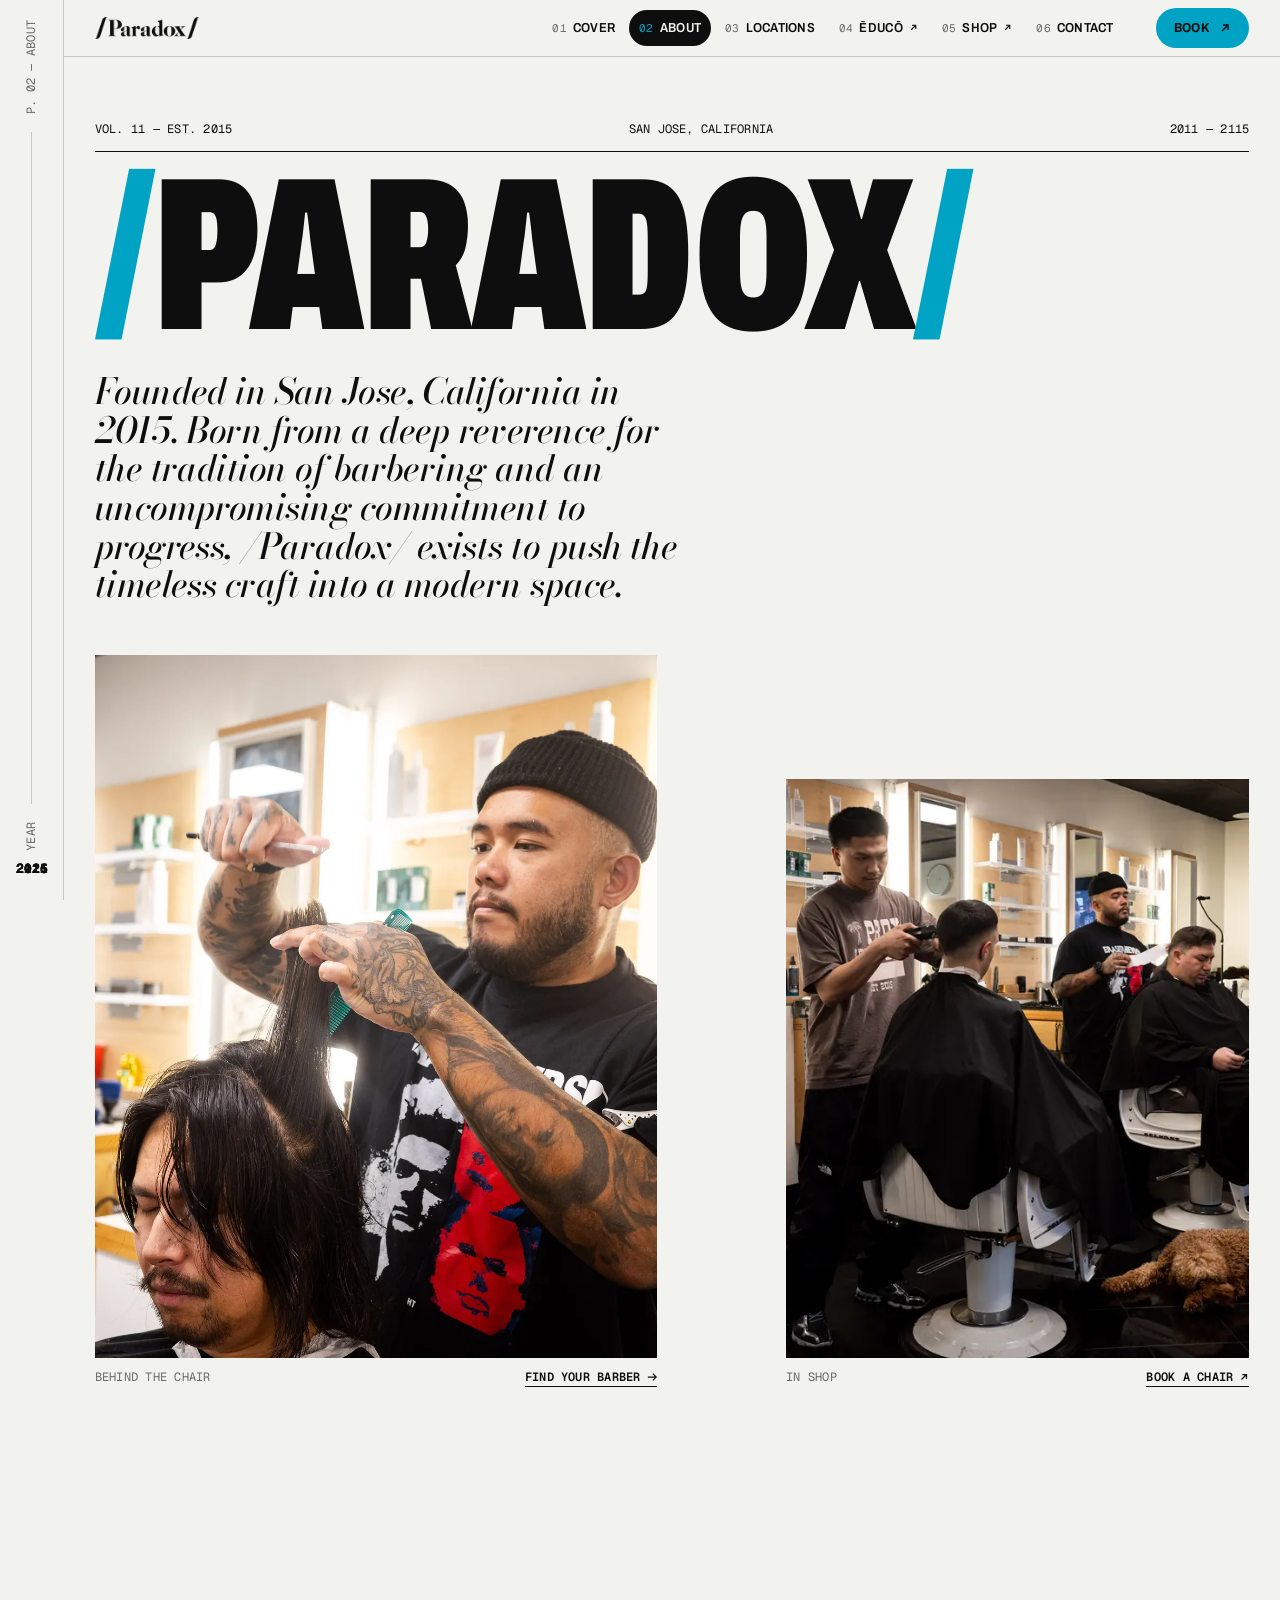
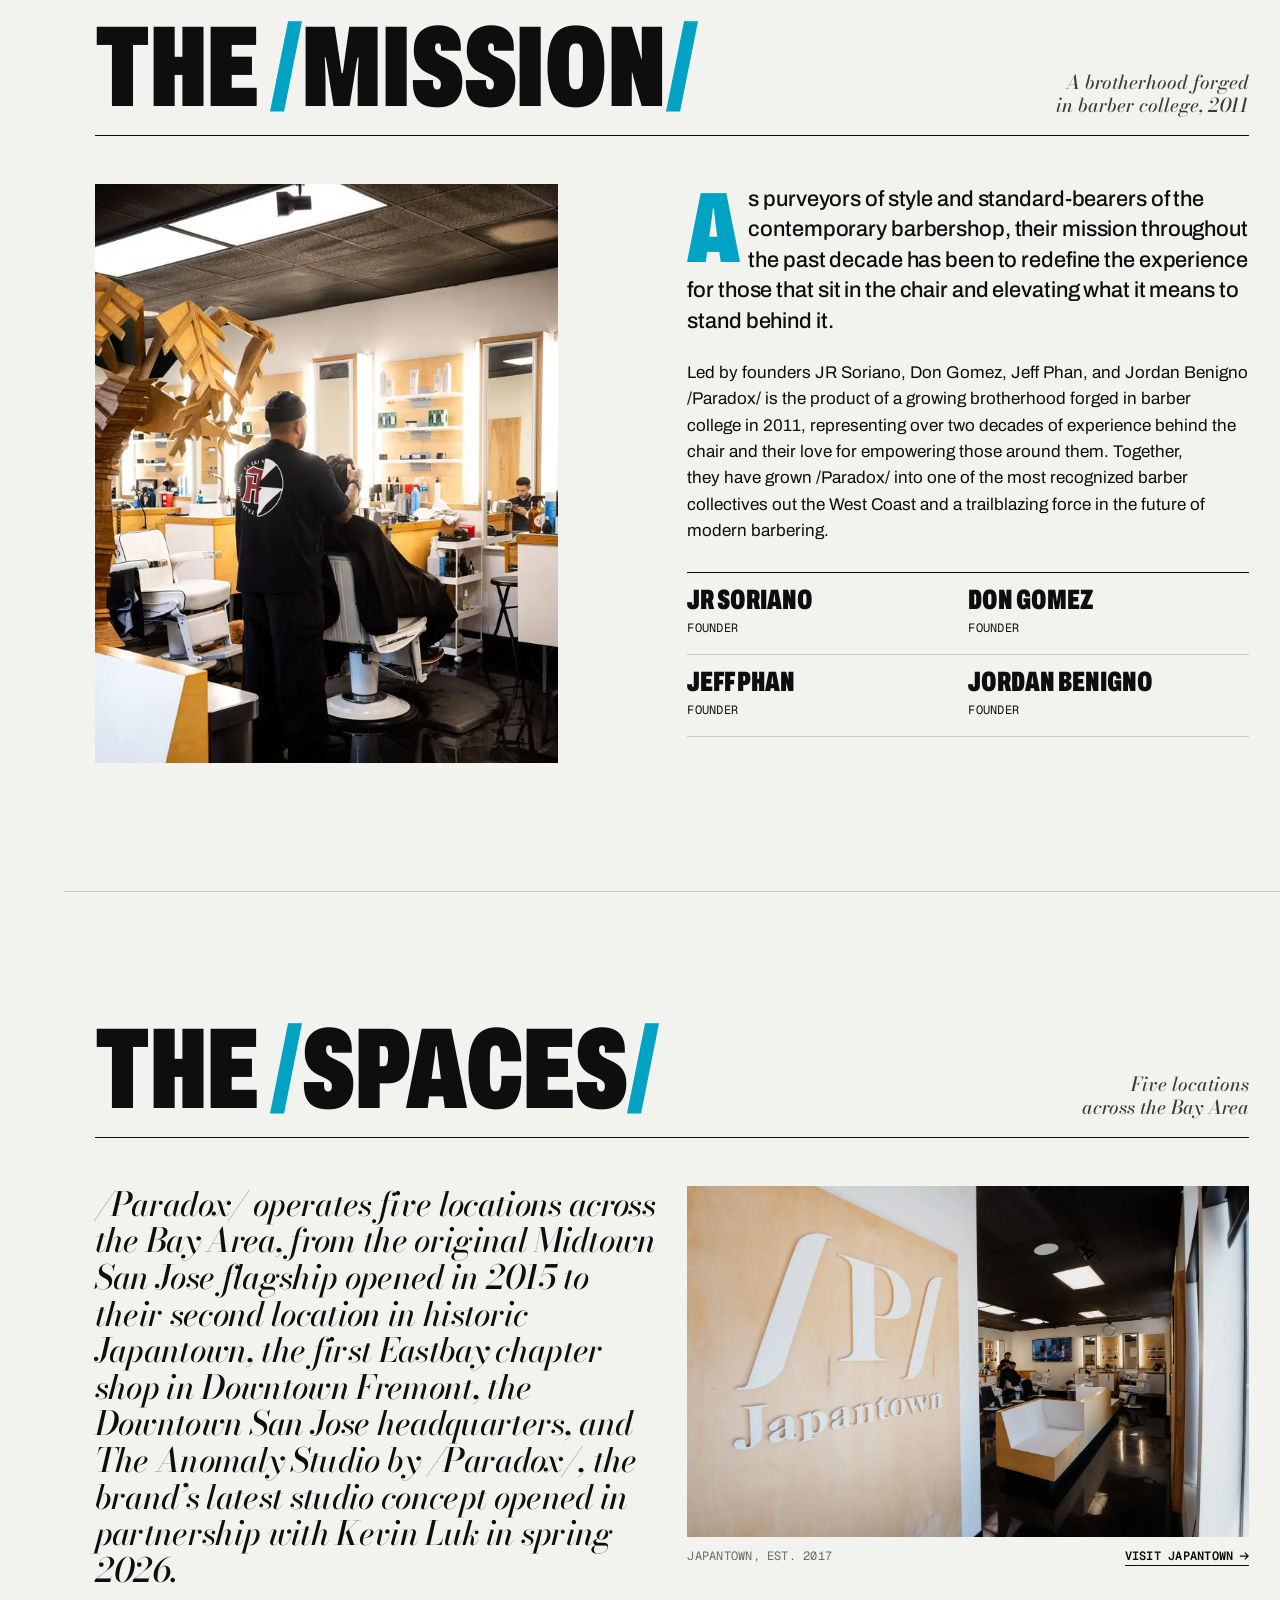
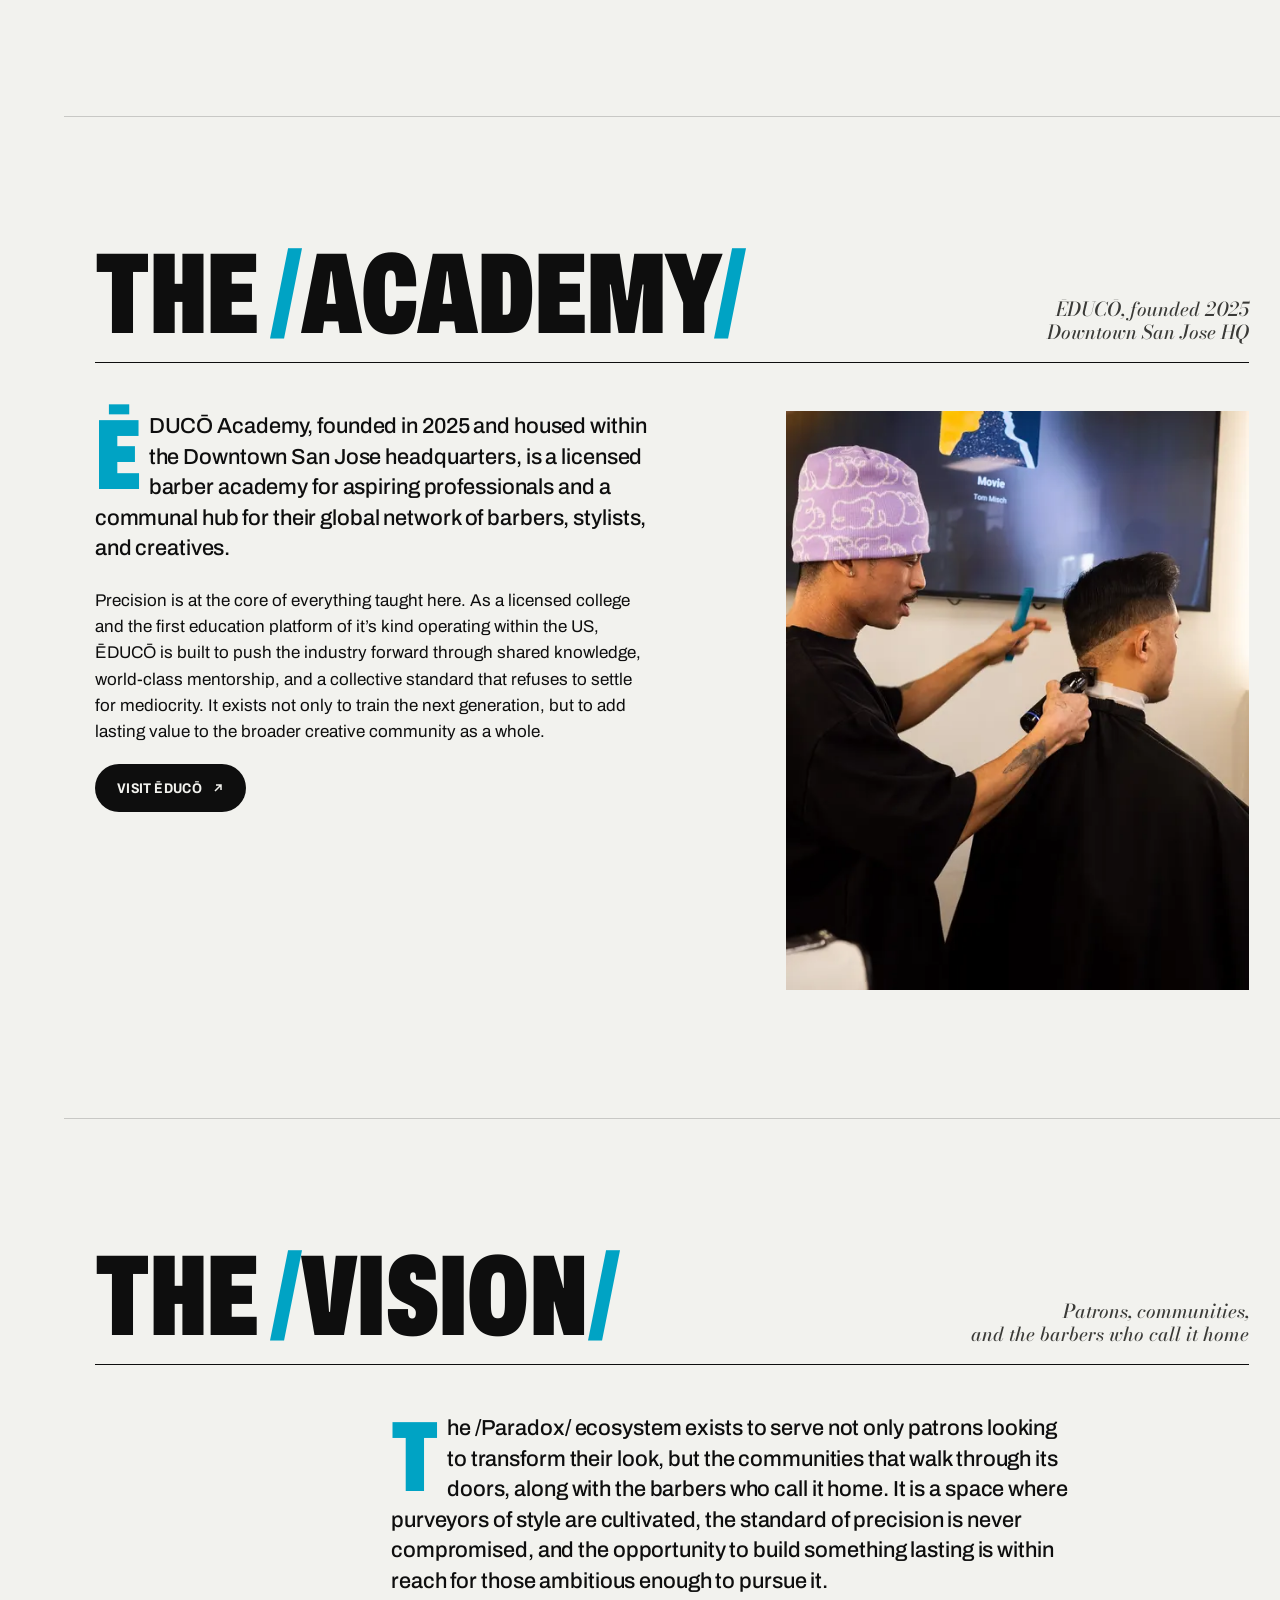
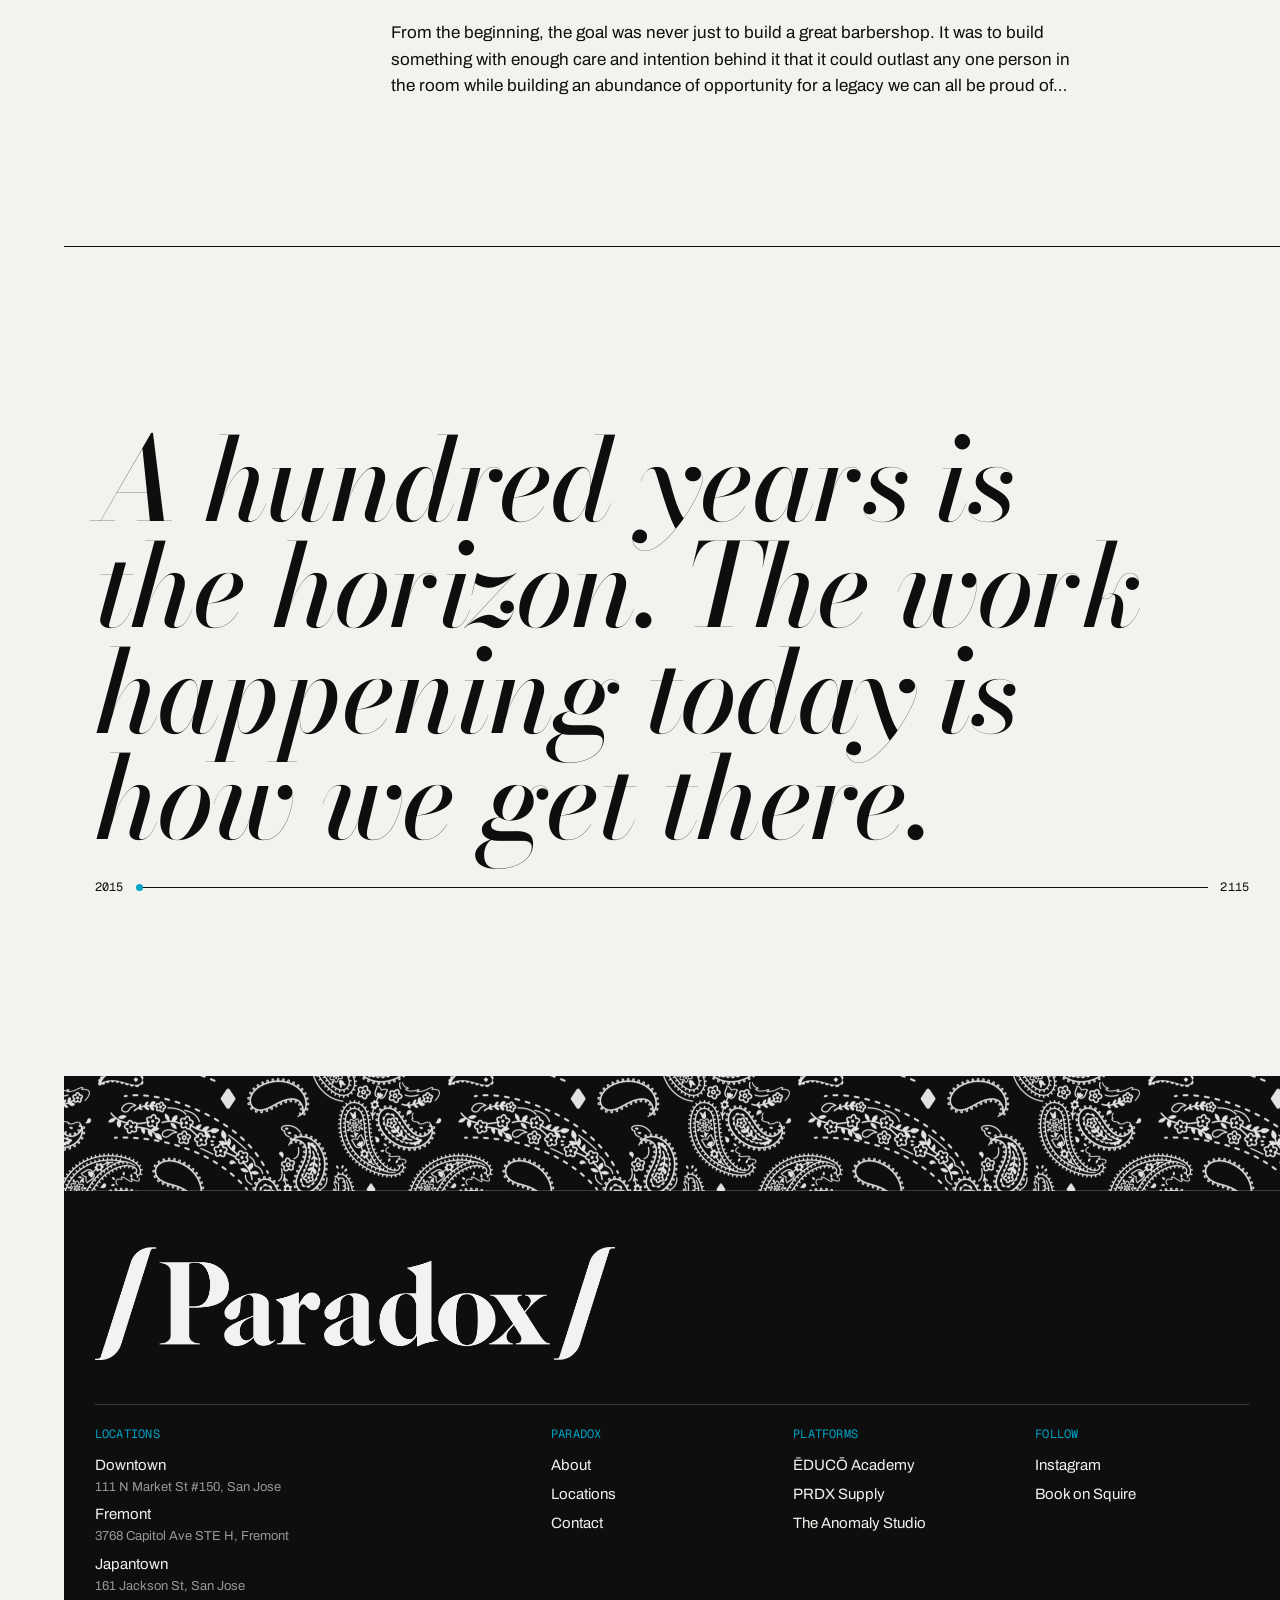
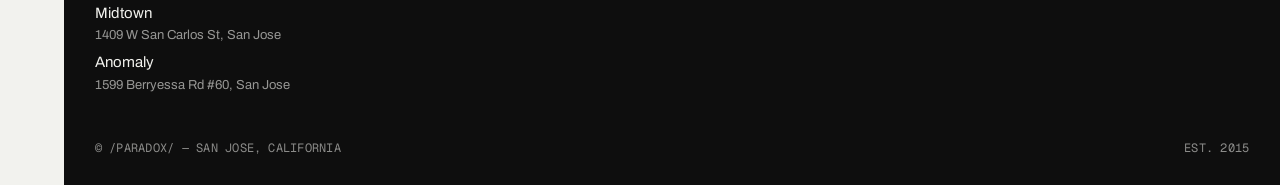
==== about.html @ 29c84d74 "Paradox redesign concept: magazine-issue site (Home, About, Locations, Contact) Co-Authored-By: Clau" ====
<!doctype html>
<html lang="en">
<head>
  <meta charset="utf-8">
  <meta name="viewport" content="width=device-width, initial-scale=1">
  <title>About — /Paradox/</title>
  <meta name="description" content="Founded in San Jose in 2015, /Paradox/ is a barber collective led by JR Soriano, Don Gomez, Jeff Phan and Jordan Benigno.">
  <meta name="theme-color" content="#f2f2ee">
  <link rel="icon" href="https://images.squarespace-cdn.com/content/v1/66dd391bbac86524edf6f5d5/88f1ac40-78c0-4f15-a7ba-6fe00e70871a/favicon.ico?format=100w">
  <link rel="preconnect" href="https://fonts.googleapis.com">
  <link rel="preconnect" href="https://fonts.gstatic.com" crossorigin>
  <link rel="stylesheet" href="https://fonts.googleapis.com/css2?family=Archivo:wdth,wght@62..125,100..900&family=Bodoni+Moda:ital,opsz,wght@1,6..96,400..700&family=Geist+Mono:wght@400;600&display=swap">
  <link rel="preload" as="image" href="img/team-4-1600.webp">
  <link rel="stylesheet" href="styles.css">
  <script src="main.js" defer></script>
</head>
<body>
<a class="skip" href="#main">Skip to content</a>

<aside class="rail mono" aria-hidden="true">
  <span class="rail__page">P. 02 — About</span>
  <div class="rail__progress"><i></i></div>
  <div class="rail__year"><span class="rail__label">Year</span><div class="rail__digits"><span>2011</span></div></div>
</aside>

<header class="strip">
  <div class="strip__inner">
    <a class="strip__logo" href="index.html" aria-label="/Paradox/ home"><img src="img/logo-ink.png" alt="/Paradox/" width="1984" height="432"></a>
    <nav class="strip__nav" aria-label="Contents">
      <ol>
        <li><a href="index.html"><small>01</small>Cover</a></li>
        <li><a href="about.html" aria-current="page"><small>02</small>About</a></li>
        <li><a href="locations.html"><small>03</small>Locations</a></li>
        <li><a href="https://www.educoacademy.us/" target="_blank" rel="noopener"><small>04</small>ĒDUCŌ<svg class="ext" viewBox="0 0 12 12" fill="none" stroke="currentColor" stroke-width="1.5" aria-hidden="true"><path d="M3 9l6-6M4 3h5v5"/></svg></a></li>
        <li><a href="https://www.prdxsupply.com/" target="_blank" rel="noopener"><small>05</small>Shop<svg class="ext" viewBox="0 0 12 12" fill="none" stroke="currentColor" stroke-width="1.5" aria-hidden="true"><path d="M3 9l6-6M4 3h5v5"/></svg></a></li>
        <li><a href="contact.html"><small>06</small>Contact</a></li>
      </ol>
    </nav>
    <a class="btn-book" href="https://getsquire.com/booking/brands/paradox" target="_blank" rel="noopener">Book<svg viewBox="0 0 12 12" fill="none" stroke="currentColor" stroke-width="1.5" aria-hidden="true"><path d="M3 9l6-6M4 3h5v5"/></svg></a>
    <button class="menu-btn" type="button" aria-label="Open contents" aria-expanded="false" aria-controls="contents"><span></span></button>
  </div>
</header>

<div class="contents" id="contents" role="dialog" aria-modal="true" aria-label="Contents">
  <div class="contents__top">
    <img src="img/logo-paper.png" alt="" width="1984" height="432">
    <button class="contents__close" type="button" aria-label="Close contents"><svg viewBox="0 0 14 14" fill="none" stroke="currentColor" stroke-width="1.5"><path d="M2 2l10 10M12 2L2 12"/></svg></button>
  </div>
  <h2 class="mono">Contents</h2>
  <ol>
    <li><a href="index.html"><small>01</small>Cover</a></li>
    <li><a href="about.html"><small>02</small>About</a></li>
    <li><a href="locations.html"><small>03</small>Locations</a></li>
    <li><a href="https://www.educoacademy.us/" target="_blank" rel="noopener"><small>04</small>ĒDUCŌ</a></li>
    <li><a href="https://www.prdxsupply.com/" target="_blank" rel="noopener"><small>05</small>Shop</a></li>
    <li><a href="contact.html"><small>06</small>Contact</a></li>
  </ol>
  <a class="btn-book" href="https://getsquire.com/booking/brands/paradox" target="_blank" rel="noopener">Book an appointment</a>
</div>

<main id="main">
  <section class="opener wrap" data-year="2011" aria-labelledby="about-title">
    <div class="folio-bar mono"><span>Vol. 11 — Est. 2015</span><span>San Jose, California</span><span>2011 — 2115</span></div>
    <h1 class="display opener__title" id="about-title"><span class="slash">/</span>Paradox<span class="slash">/</span></h1>
    <p class="opener__stand">Founded in San Jose, California in 2015. Born from a deep reverence for the tradition of barbering and an uncompromising commitment to progress, /Paradox/ exists to push the timeless craft into a modern space.</p>
    <div class="opener__grid">
      <figure class="print">
        <span class="print__img"><img src="img/team-4-1600.webp" srcset="img/team-4-800.webp 800w, img/team-4-1600.webp 1600w" sizes="(min-width: 900px) 50vw, 100vw" alt="A /Paradox/ barber in a beanie cutting a client's long hair." width="1067" height="1600"></span>
        <figcaption><span>Behind the chair</span><a href="locations.html">Find your barber<svg viewBox="0 0 12 12" fill="none" stroke="currentColor" stroke-width="1.5" aria-hidden="true"><path d="M1 6h10M7 2l4 4-4 4"/></svg></a></figcaption>
      </figure>
      <figure class="print">
        <span class="print__img"><img src="img/team-44-1600.webp" srcset="img/team-44-800.webp 800w, img/team-44-1600.webp 1600w" sizes="(min-width: 900px) 40vw, 100vw" alt="A barber in a printed bucket hat lining up a client's cut." width="1067" height="1600"></span>
        <figcaption><span>In shop</span><a href="https://getsquire.com/booking/brands/paradox" target="_blank" rel="noopener">Book a chair<svg viewBox="0 0 12 12" fill="none" stroke="currentColor" stroke-width="1.5" aria-hidden="true"><path d="M3 9l6-6M4 3h5v5"/></svg></a></figcaption>
      </figure>
    </div>
  </section>

  <section class="feature wrap" data-year="2015" aria-labelledby="mission-title">
    <header class="feature__head">
      <h2 class="display" id="mission-title">The <span class="slash">/</span>Mission<span class="slash">/</span></h2>
      <p class="dek">A brotherhood forged<br>in barber college, 2011</p>
    </header>
    <div class="article">
      <div class="article__photo">
        <figure class="print">
          <span class="print__img"><img src="img/team-9-1600.webp" srcset="img/team-9-800.webp 800w, img/team-9-1600.webp 1600w" sizes="(min-width: 900px) 40vw, 100vw" alt="A busy /Paradox/ floor: barbers at work, a dog asleep between the chairs." width="1267" height="1600" loading="lazy"></span>
        </figure>
      </div>
      <div class="article__body">
        <p class="article__lede dropcap">As purveyors of style and standard-bearers of the contemporary barbershop, their mission throughout the past decade has been to redefine the experience for those that sit in the chair and elevating what it means to stand behind it.</p>
        <p>Led by founders JR Soriano, Don Gomez, Jeff Phan, and Jordan Benigno /Paradox/ is the product of a growing brotherhood forged in barber college in 2011, representing over two decades of experience behind the chair and their love for empowering those around them. Together, they have grown /Paradox/ into one of the most recognized barber collectives out the West Coast and a trailblazing force in the future of modern barbering.</p>
        <ul class="founders">
          <li><b>JR Soriano</b><span class="mono">Founder</span></li>
          <li><b>Don Gomez</b><span class="mono">Founder</span></li>
          <li><b>Jeff Phan</b><span class="mono">Founder</span></li>
          <li><b>Jordan Benigno</b><span class="mono">Founder</span></li>
        </ul>
      </div>
    </div>
  </section>

  <section class="feature wrap" data-year="2026" aria-labelledby="spaces-title">
    <header class="feature__head">
      <h2 class="display" id="spaces-title">The <span class="slash">/</span>Spaces<span class="slash">/</span></h2>
      <p class="dek">Five locations<br>across the Bay Area</p>
    </header>
    <div class="statement statement--long">
      <p class="serif-quote">/Paradox/ operates five locations across the Bay Area, from the original Midtown San Jose flagship opened in 2015 to their second location in historic Japantown, the first Eastbay chapter shop in Downtown Fremont, the Downtown San Jose headquarters, and The Anomaly Studio by /Paradox/, the brand’s latest studio concept opened in partnership with Kevin Luk in spring 2026.</p>
      <figure class="print">
        <span class="print__img"><img src="img/japantown-1600.webp" srcset="img/japantown-800.webp 800w, img/japantown-1600.webp 1600w" sizes="(min-width: 900px) 66vw, 100vw" alt="The /P/ Japantown sign in blond wood at the entrance to the Japantown shop." width="1600" height="1067" loading="lazy"></span>
        <figcaption><span>Japantown, est. 2017</span><a href="locations.html#japantown">Visit Japantown<svg viewBox="0 0 12 12" fill="none" stroke="currentColor" stroke-width="1.5" aria-hidden="true"><path d="M1 6h10M7 2l4 4-4 4"/></svg></a></figcaption>
      </figure>
    </div>
  </section>

  <section class="feature wrap" data-year="2025" aria-labelledby="academy-title">
    <header class="feature__head">
      <h2 class="display" id="academy-title">The <span class="slash">/</span>Academy<span class="slash">/</span></h2>
      <p class="dek">ĒDUCŌ, founded 2025<br>Downtown San Jose HQ</p>
    </header>
    <div class="article article--flip">
      <div class="article__photo">
        <figure class="print">
          <span class="print__img"><img src="img/team-16-1600.webp" srcset="img/team-16-800.webp 800w, img/team-16-1600.webp 1600w" sizes="(min-width: 900px) 40vw, 100vw" alt="A /Paradox/ barber working on a client's fade." width="1067" height="1600" loading="lazy"></span>
        </figure>
      </div>
      <div class="article__body">
        <p class="article__lede dropcap">ĒDUCŌ Academy, founded in 2025 and housed within the Downtown San Jose headquarters, is a licensed barber academy for aspiring professionals and a communal hub for their global network of barbers, stylists, and creatives.</p>
        <p>Precision is at the core of everything taught here. As a licensed college and the first education platform of it’s kind operating within the US, ĒDUCŌ is built to push the industry forward through shared knowledge, world-class mentorship, and a collective standard that refuses to settle for mediocrity. It exists not only to train the next generation, but to add lasting value to the broader creative community as a whole.</p>
        <div class="shop__actions">
          <a class="btn-ink" href="https://www.educoacademy.us/" target="_blank" rel="noopener">Visit ĒDUCŌ<svg viewBox="0 0 12 12" fill="none" stroke="currentColor" stroke-width="1.5" aria-hidden="true"><path d="M3 9l6-6M4 3h5v5"/></svg></a>
        </div>
      </div>
    </div>
  </section>

  <section class="feature wrap" data-year="2026" aria-labelledby="vision-title">
    <header class="feature__head">
      <h2 class="display" id="vision-title">The <span class="slash">/</span>Vision<span class="slash">/</span></h2>
      <p class="dek">Patrons, communities,<br>and the barbers who call it home</p>
    </header>
    <div class="vision">
      <p class="article__lede dropcap">The /Paradox/ ecosystem exists to serve not only patrons looking to transform their look, but the communities that walk through its doors, along with the barbers who call it home. It is a space where purveyors of style are cultivated, the standard of precision is never compromised, and the opportunity to build something lasting is within reach for those ambitious enough to pursue it.</p>
      <p>From the beginning, the goal was never just to build a great barbershop. It was to build something with enough care and intention behind it that it could outlast any one person in the room while building an abundance of opportunity for a legacy we can all be proud of…</p>
    </div>
  </section>

  <section class="horizon" data-year="2115" aria-label="The horizon">
    <p class="serif-quote">A hundred years is the horizon. The work happening today is how we get there.</p>
    <div class="horizon__years mono" aria-hidden="true"><span>2015</span><i></i><span>2115</span></div>
  </section>
</main>

<div class="endband" aria-hidden="true"></div>
<footer class="colophon">
  <img class="colophon__logo" src="img/logo-paper.png" alt="/Paradox/" width="1984" height="432" loading="lazy">
  <div class="colophon__grid">
    <div>
      <h2 class="mono">Locations</h2>
      <ul>
        <li><a href="locations.html#downtown">Downtown</a> <address>111 N Market St #150, San Jose</address></li>
        <li><a href="locations.html#fremont">Fremont</a> <address>3768 Capitol Ave STE H, Fremont</address></li>
        <li><a href="locations.html#japantown">Japantown</a> <address>161 Jackson St, San Jose</address></li>
        <li><a href="locations.html#midtown">Midtown</a> <address>1409 W San Carlos St, San Jose</address></li>
        <li><a href="locations.html#anomaly">Anomaly</a> <address>1599 Berryessa Rd #60, San Jose</address></li>
      </ul>
    </div>
    <div>
      <h2 class="mono">Paradox</h2>
      <ul>
        <li><a href="about.html">About</a></li>
        <li><a href="locations.html">Locations</a></li>
        <li><a href="contact.html">Contact</a></li>
      </ul>
    </div>
    <div>
      <h2 class="mono">Platforms</h2>
      <ul>
        <li><a href="https://www.educoacademy.us/" target="_blank" rel="noopener">ĒDUCŌ Academy</a></li>
        <li><a href="https://www.prdxsupply.com/" target="_blank" rel="noopener">PRDX Supply</a></li>
        <li><a href="https://www.theanomalystudio.com/" target="_blank" rel="noopener">The Anomaly Studio</a></li>
      </ul>
    </div>
    <div>
      <h2 class="mono">Follow</h2>
      <ul>
        <li><a href="https://instagram.com/paradoxbarbers" target="_blank" rel="noopener">Instagram</a></li>
        <li><a href="https://getsquire.com/booking/brands/paradox" target="_blank" rel="noopener">Book on Squire</a></li>
      </ul>
    </div>
  </div>
  <div class="colophon__base mono">
    <span>© /Paradox/ — San Jose, California</span>
    <span>Est. 2015</span>
  </div>
</footer>
</body>
</html>
---- styles.css ----
/* /Paradox/ — The Issue */

:root {
  --paper: #f2f2ee;
  --paper-2: #e7e7e1;
  --ink: #0e0e0e;
  --ink-2: #3a3a37;
  --mute: #6b6b66;
  --spot: #00a3c4;          /* Barbicide blue */
  --spot-ink: #00405c;
  --rule: rgba(14, 14, 14, 0.18);

  --display: "Archivo", "Helvetica Neue", Arial, sans-serif;
  --serif: "Bodoni Moda", "Didot", Georgia, serif;
  --mono: "Geist Mono", ui-monospace, "SFMono-Regular", Menlo, monospace;

  --rail: 0px;
  --gutter: clamp(16px, 2.4vw, 32px);
  --ease-out: cubic-bezier(0.23, 1, 0.32, 1);
  --ease-in-out: cubic-bezier(0.77, 0, 0.175, 1);

  color-scheme: light;
}

@media (min-width: 1024px) {
  :root { --rail: 64px; }
}

*, *::before, *::after { box-sizing: border-box; }

html {
  -webkit-text-size-adjust: 100%;
  scroll-behavior: smooth;
  scrollbar-color: var(--ink) var(--paper);
  scrollbar-width: thin;
}

body {
  margin: 0;
  background: var(--paper);
  color: var(--ink);
  font-family: var(--display);
  font-variation-settings: "wdth" 100;
  font-size: 1.0625rem;
  line-height: 1.55;
  text-rendering: optimizeLegibility;
  -webkit-font-smoothing: antialiased;
  padding-left: var(--rail);
  overflow-x: clip;
}

::selection { background: var(--spot); color: var(--ink); }

::-webkit-scrollbar { width: 10px; }
::-webkit-scrollbar-track { background: var(--paper); }
::-webkit-scrollbar-thumb { background: var(--ink); border: 3px solid var(--paper); border-radius: 10px; }

img { display: block; max-width: 100%; height: auto; }

a { color: inherit; text-decoration-thickness: 1px; text-underline-offset: 0.22em; }

:focus-visible {
  outline: 2px solid var(--spot);
  outline-offset: 3px;
  border-radius: 2px;
}

.skip {
  position: absolute; left: 12px; top: -60px; z-index: 100;
  background: var(--ink); color: var(--paper); padding: 10px 14px;
  font: 600 0.8rem/1 var(--mono); text-decoration: none;
}
.skip:focus { top: 12px; }

.sr { position: absolute; width: 1px; height: 1px; overflow: hidden; clip-path: inset(50%); white-space: nowrap; }

/* ---------- Type primitives ---------- */

.mono {
  font-family: var(--mono);
  font-size: 0.75rem;
  letter-spacing: 0.02em;
  font-variant-numeric: tabular-nums;
  text-transform: uppercase;
}

.display {
  font-family: var(--display);
  font-variation-settings: "wdth" 62;
  font-weight: 900;
  text-transform: uppercase;
  line-height: 0.86;
  letter-spacing: -0.01em;
  margin: 0;
}

.slash { color: var(--spot); }

.serif-quote {
  font-family: var(--serif);
  font-style: italic;
  font-weight: 500;
  line-height: 1.02;
  letter-spacing: -0.02em;
  text-wrap: balance;
  margin: 0;
}

h1, h2, h3 { text-wrap: balance; }
p { text-wrap: pretty; }

/* ---------- Folio rail ---------- */

.rail {
  display: none;
}

@media (min-width: 1024px) {
  .rail {
    position: fixed; inset: 0 auto 0 0; width: var(--rail); z-index: 30;
    display: flex; flex-direction: column; align-items: center; justify-content: space-between;
    padding: 20px 0 24px;
    border-right: 1px solid var(--rule);
    background: var(--paper);
  }
  .rail__page {
    writing-mode: vertical-rl; transform: rotate(180deg);
    white-space: nowrap; color: var(--mute);
  }
  .rail__year {
    display: grid; justify-items: center; gap: 8px;
  }
  .rail__label { writing-mode: vertical-rl; transform: rotate(180deg); color: var(--mute); }
  .rail__digits {
    position: relative; height: 1.3em; width: 4ch; overflow: hidden;
    font-family: var(--mono); font-weight: 600; font-size: 0.8125rem;
    font-variant-numeric: tabular-nums; text-align: center;
  }
  .rail__digits span {
    position: absolute; inset: 0;
    transition: transform 520ms var(--ease-out), opacity 520ms var(--ease-out);
  }
  .rail__digits span.is-out-up { transform: translateY(-110%); opacity: 0; }
  .rail__digits span.is-in-down { transform: translateY(110%); opacity: 0; transition: none; }
  .rail__progress {
    width: 1px; flex: 1; margin: 18px 0; background: var(--rule); position: relative;
  }
  .rail__progress i {
    position: absolute; left: -1px; top: 0; width: 3px; height: 100%;
    background: var(--ink); transform-origin: top; transform: scaleY(var(--p, 0));
  }
}

/* ---------- Contents strip (header) ---------- */

.strip {
  position: sticky; top: 0; z-index: 40;
  background: color-mix(in srgb, var(--paper) 94%, transparent);
  border-bottom: 1px solid var(--rule);
}
@supports (backdrop-filter: blur(1px)) {
  .strip { backdrop-filter: saturate(1.2) blur(10px); }
}

.strip__inner {
  display: flex; align-items: center; gap: 24px;
  height: 56px; padding: 0 var(--gutter);
}

.strip__logo { display: block; width: 104px; flex: none; }
.strip__logo img { width: 100%; }

.strip__nav { display: none; margin-left: auto; }
.strip__nav ol {
  display: flex; gap: 4px; list-style: none; margin: 0; padding: 0;
}
.strip__nav a {
  display: flex; align-items: baseline; gap: 6px;
  padding: 8px 10px; text-decoration: none;
  font-family: var(--display); font-variation-settings: "wdth" 88; font-weight: 600; font-size: 0.8125rem; text-transform: uppercase; letter-spacing: 0.02em;
  border-radius: 999px;
  transition: background-color 200ms var(--ease-out), color 200ms var(--ease-out);
}
.strip__nav a small { font-family: var(--mono); font-size: 0.6875rem; font-weight: 400; color: var(--mute); }
.strip__nav a:hover { background: var(--paper-2); }
.strip__nav a[aria-current="page"] { background: var(--ink); color: var(--paper); }
.strip__nav a[aria-current="page"] small { color: var(--spot); }
.strip__nav a .ext { width: 9px; height: 9px; }

@media (min-width: 900px) {
  .strip__nav { display: block; }
}

.btn-book {
  display: inline-flex; align-items: center; gap: 10px;
  height: 40px; padding: 0 18px;
  background: var(--spot); color: var(--ink);
  font-family: var(--display); font-variation-settings: "wdth" 88; font-size: 0.8125rem; font-weight: 700; text-transform: uppercase; letter-spacing: 0.03em;
  text-decoration: none; border-radius: 999px; white-space: nowrap;
  transition: transform 160ms var(--ease-out), background-color 200ms var(--ease-out);
}
.btn-book:hover { background: #1db4d2; }
.btn-book:active { transform: scale(0.97); }
.btn-book svg { width: 12px; height: 12px; transition: transform 240ms var(--ease-out); }
.btn-book:hover svg { transform: translate(2px, -2px); }

.strip .btn-book { margin-left: auto; }
@media (min-width: 900px) { .strip .btn-book { margin-left: 8px; } }

.menu-btn {
  display: inline-grid; place-items: center; width: 40px; height: 40px;
  border: 1px solid var(--ink); border-radius: 999px; background: transparent; color: var(--ink);
  cursor: pointer; padding: 0;
  transition: transform 160ms var(--ease-out);
}
.menu-btn:active { transform: scale(0.95); }
.menu-btn span { display: block; width: 14px; height: 1.5px; background: currentColor; box-shadow: 0 -4px 0 currentColor, 0 4px 0 currentColor; }
@media (min-width: 900px) { .menu-btn { display: none; } }

/* Full-screen contents (mobile) */
.contents {
  position: fixed; inset: 0; z-index: 60;
  background: var(--ink); color: var(--paper);
  display: flex; flex-direction: column;
  padding: 16px var(--gutter) 28px;
  clip-path: inset(0 0 100% 0);
  visibility: hidden;
  transition: clip-path 560ms var(--ease-in-out), visibility 0s linear 560ms;
}
.contents.is-open {
  clip-path: inset(0 0 0 0); visibility: visible;
  transition: clip-path 560ms var(--ease-in-out), visibility 0s;
}
.contents__top { display: flex; justify-content: space-between; align-items: center; height: 40px; }
.contents__top img { width: 104px; }
.contents__close {
  width: 40px; height: 40px; border-radius: 999px; border: 1px solid var(--paper);
  background: transparent; color: var(--paper); cursor: pointer; display: grid; place-items: center;
}
.contents__close svg { width: 14px; height: 14px; }
.contents h2 { margin: 36px 0 12px; color: var(--spot); }
.contents ol { list-style: none; margin: 0; padding: 0; border-top: 1px solid rgba(242,242,238,.2); }
.contents li { border-bottom: 1px solid rgba(242,242,238,.2); }
.contents li a {
  display: flex; align-items: baseline; gap: 14px; padding: 14px 0; text-decoration: none;
  font-family: var(--display); font-variation-settings: "wdth" 62; font-weight: 900; text-transform: uppercase;
  font-size: clamp(2.4rem, 12vw, 4rem); line-height: 0.9;
  transform: translateY(16px); opacity: 0;
  transition: transform 500ms var(--ease-out), opacity 500ms var(--ease-out);
}
.contents li a small { font-family: var(--mono); font-weight: 400; font-size: 0.75rem; color: var(--spot); }
.contents.is-open li a { transform: none; opacity: 1; }
.contents.is-open li:nth-child(2) a { transition-delay: 40ms; }
.contents.is-open li:nth-child(3) a { transition-delay: 80ms; }
.contents.is-open li:nth-child(4) a { transition-delay: 120ms; }
.contents.is-open li:nth-child(5) a { transition-delay: 160ms; }
.contents.is-open li:nth-child(6) a { transition-delay: 200ms; }
.contents .btn-book { margin-top: auto; height: 52px; justify-content: center; font-size: 0.875rem; }

/* ---------- Printed photograph (signature) ---------- */

.print { margin: 0; }
.print__img {
  display: block; position: relative; overflow: hidden; background: var(--paper-2);
}
.print img {
  width: 100%; height: 100%; object-fit: cover;
  filter: grayscale(1) contrast(1.35) brightness(1.04);
  transform: scale(1.06);
  transition: filter 1600ms var(--ease-out), transform 1800ms var(--ease-out);
}
.print__img::after {
  content: ""; position: absolute; inset: 0; pointer-events: none;
  background-image: radial-gradient(circle, rgba(14,14,14,.55) 0.9px, transparent 1.3px);
  background-size: 4px 4px;
  mix-blend-mode: multiply;
  opacity: 0.55;
  transition: opacity 1400ms var(--ease-out);
}
.print.is-printed img { filter: none; transform: scale(1); }
.print.is-printed .print__img::after { opacity: 0; }

.print figcaption, .caption {
  font-family: var(--mono); font-size: 0.75rem; text-transform: uppercase; letter-spacing: 0.02em;
  color: var(--mute); margin-top: 10px;
  display: flex; justify-content: space-between; gap: 12px;
}

.print figcaption a svg { width: 10px; height: 10px; margin-left: 6px; }
.print figcaption a { display: inline-flex; align-items: center; color: var(--ink); font-weight: 600; text-decoration: none; white-space: nowrap; border-bottom: 1px solid currentColor; transition: color 200ms var(--ease-out); }
.print figcaption a:hover { color: var(--spot-ink); }

/* ---------- Layout ---------- */

.wrap { padding: 0 var(--gutter); }

.grid {
  display: grid; grid-template-columns: repeat(12, minmax(0, 1fr)); column-gap: var(--gutter);
}

.hair { border: 0; border-top: 1px solid var(--rule); margin: 0; }

.folio-bar {
  display: flex; justify-content: space-between; gap: 16px; flex-wrap: wrap;
  padding: 12px 0; border-bottom: 1px solid var(--ink);
}

/* ---------- Cover (home) ---------- */

.cover { padding-top: 14px; padding-bottom: 48px; position: relative; }

.cover__masthead { margin: 18px 0 0; }
.cover__masthead img { width: 100%; }

.cover__body {
  margin-top: clamp(16px, 2vw, 28px);
  display: grid; gap: 24px;
  grid-template-columns: 1fr;
}

.cover__tag {
  font-family: var(--serif); font-style: italic; font-weight: 500;
  font-size: clamp(1.6rem, 3.6vw, 3rem); line-height: 1; letter-spacing: -0.02em; margin: 0;
}

.coverlines { list-style: none; margin: 0; padding: 0; border-top: 1px solid var(--ink); }
.coverlines li { border-bottom: 1px solid var(--rule); }
.coverlines a {
  display: grid; grid-template-columns: 2.4em 1fr auto; align-items: baseline; gap: 8px;
  padding: 14px 0 12px; text-decoration: none;
}
.coverlines .n { font-family: var(--mono); font-size: 0.75rem; color: var(--mute); }
.coverlines .t {
  font-family: var(--display); font-variation-settings: "wdth" 62; font-weight: 900; text-transform: uppercase;
  font-size: clamp(2rem, 4.2vw, 3.6rem); line-height: 0.88;
  transition: transform 300ms var(--ease-out);
}
.coverlines .d { font-family: var(--mono); font-size: 0.75rem; text-transform: uppercase; color: var(--mute); text-align: right; }
.coverlines a:hover .t { transform: translateX(6px); }
.coverlines a:hover .n { color: var(--spot); }

.cover__left { display: grid; gap: 20px; }
.cover__photo { position: relative; }
.cover__photo .print__img { aspect-ratio: 4 / 4.4; }
.cover__photo .print img { object-position: 50% 78%; }

.sticker {
  position: absolute; z-index: 3;
  width: clamp(112px, 12vw, 168px); aspect-ratio: 1; border-radius: 50%;
  background: var(--spot); color: var(--ink); text-decoration: none;
  display: grid; place-items: center; text-align: center;
  transform: rotate(-12deg);
  transition: transform 500ms var(--ease-out);
}
.sticker svg.ring { position: absolute; inset: 6%; width: 88%; height: 88%; animation: spin 24s linear infinite; }
.sticker svg.ring text { font-family: var(--mono); font-size: 9.2px; letter-spacing: 1.4px; text-transform: uppercase; fill: var(--ink); }
.sticker b {
  font-family: var(--display); font-variation-settings: "wdth" 62; font-weight: 900; text-transform: uppercase;
  font-size: clamp(1.3rem, 1.8vw, 1.9rem); line-height: 0.85;
}
.sticker:hover { transform: rotate(0deg) scale(1.04); }
.sticker:active { transform: rotate(0deg) scale(0.98); }
.cover__photo .sticker { left: 12px; bottom: 16px; width: 104px; }

@keyframes spin { to { transform: rotate(360deg); } }

@media (min-width: 900px) {
  .cover__body { grid-template-columns: repeat(12, minmax(0, 1fr)); column-gap: var(--gutter); align-items: start; }
  .cover__left { grid-column: 1 / span 5; display: grid; gap: 28px; padding-top: 6px; }
  .cover { padding-bottom: 0; }
  .cover__photo { grid-column: 6 / -1; margin-right: calc(-1 * var(--gutter)); }
  /* Fill the rest of the first viewport: 100svh minus strip, folio bar and masthead (432/1984 of its width). */
  .cover__photo .print__img {
    aspect-ratio: auto;
    height: clamp(420px, calc(100svh - 56px - 14px - 44px - 18px - (100vw - var(--rail) - 2 * var(--gutter)) * 0.2177 - 28px), 860px);
  }
  .cover__photo .print img { object-position: 50% 40%; }
  .cover__photo .sticker { left: 28px; bottom: 28px; width: clamp(120px, 11vw, 160px); }
  .coverlines .t { font-size: clamp(2rem, 3.3vw, 3.4rem); }
  .coverlines a { padding: 11px 0 9px; }
  .cover__left { gap: 22px; }
  .cover + .feature { border-top: 1px solid var(--ink); }
}

/* ---------- Feature header ---------- */

.feature { padding-block: clamp(64px, 10vw, 140px); position: relative; }
.feature + .feature { border-top: 1px solid var(--rule); }

.feature__head {
  display: grid; gap: 16px; grid-template-columns: 1fr; align-items: end;
  padding-bottom: 18px; border-bottom: 1px solid var(--ink); margin-bottom: clamp(28px, 4vw, 48px);
}
.feature__head .display { font-size: clamp(3rem, 9vw, 8.5rem); }
.dek {
  margin: 0; font-family: var(--serif); font-style: italic; font-weight: 500;
  font-size: clamp(1.15rem, 1.5vw, 1.4rem); line-height: 1.2; color: var(--ink-2);
}
@media (min-width: 900px) {
  .feature__head { grid-template-columns: 1fr auto; }
  .feature__head .dek { text-align: right; }
}

/* ---------- Statement spread ---------- */

.statement { display: grid; gap: 28px; }
.statement .serif-quote { font-size: clamp(2.2rem, 5.4vw, 5.25rem); }
.statement .print__img { aspect-ratio: 16 / 10; }
@media (min-width: 900px) {
  .statement { grid-template-columns: repeat(12, minmax(0, 1fr)); column-gap: var(--gutter); align-items: end; }
  .statement .serif-quote { grid-column: 1 / span 7; grid-row: 1; align-self: start; }
  .statement figure { grid-column: 5 / -1; grid-row: 1; margin-top: clamp(140px, 16vw, 260px); }
  .statement .serif-quote { position: relative; z-index: 2; }
}

.statement--long .serif-quote { font-size: clamp(1.6rem, 2.6vw, 2.6rem); line-height: 1.1; }
@media (min-width: 900px) {
  .statement--long { align-items: start; }
  .statement--long .serif-quote { grid-column: 1 / span 6; }
  .statement--long figure { grid-column: 7 / -1; margin-top: 0; }
}

.vision { max-width: 68ch; }
.vision p { margin: 0 0 1.1em; }
@media (min-width: 900px) { .vision { margin-left: calc((100% + var(--gutter)) / 12 * 3); } }

/* ---------- Article (ĒDUCŌ, About) ---------- */

.article { display: grid; gap: 32px; }
.article__photo .print__img { aspect-ratio: 4 / 5; }
.article__body { max-width: 68ch; }
.article__body p { margin: 0 0 1.1em; }
.article__lede {
  font-size: clamp(1.25rem, 1.7vw, 1.5rem); line-height: 1.4; font-weight: 500; letter-spacing: -0.005em;
}
.dropcap::first-letter {
  float: left; font-family: var(--display); font-variation-settings: "wdth" 62; font-weight: 900;
  font-size: 4.6em; line-height: 0.78; margin: 0.06em 0.08em 0 0; color: var(--spot);
}

@media (min-width: 900px) {
  .article { grid-template-columns: repeat(12, minmax(0, 1fr)); column-gap: var(--gutter); }
  .article__photo { grid-column: 1 / span 5; }
  .article__body { grid-column: 7 / -1; }
  .article--flip .article__photo { grid-column: 8 / -1; grid-row: 1; }
  .article--flip .article__body { grid-column: 1 / span 6; grid-row: 1; }
  .article__photo { position: sticky; top: 88px; align-self: start; }
}

.pathway { list-style: none; margin: 28px 0 32px; padding: 0; border-top: 1px solid var(--ink); counter-reset: step; }
.pathway li {
  display: grid; grid-template-columns: 3.2em 1fr; gap: 6px 12px; padding: 16px 0; border-bottom: 1px solid var(--rule);
}
.pathway .n { font-family: var(--mono); font-size: 0.75rem; color: var(--spot-ink); padding-top: 4px; }
.pathway h3 {
  margin: 0; font-variation-settings: "wdth" 62; font-weight: 900; text-transform: uppercase;
  font-size: 1.6rem; line-height: 0.95;
}
.pathway p { grid-column: 2; margin: 0; color: var(--ink-2); }

.link-arrow {
  display: inline-flex; align-items: center; gap: 10px;
  font-family: var(--display); font-variation-settings: "wdth" 88; font-size: 0.875rem; font-weight: 700; text-transform: uppercase; letter-spacing: 0.02em;
  text-decoration: none; padding-bottom: 4px;
  background: linear-gradient(currentColor, currentColor) 0 100% / 100% 1px no-repeat;
  transition: background-size 320ms var(--ease-out);
}
.link-arrow:hover { background-size: 0% 1px; background-position: 100% 100%; }
.link-arrow svg { width: 12px; height: 12px; }

.btn-ink {
  display: inline-flex; align-items: center; gap: 10px; height: 48px; padding: 0 22px;
  background: var(--ink); color: var(--paper); border-radius: 999px; text-decoration: none;
  font-family: var(--display); font-variation-settings: "wdth" 88; font-size: 0.875rem; font-weight: 700; text-transform: uppercase; letter-spacing: 0.03em;
  transition: transform 160ms var(--ease-out), background-color 200ms var(--ease-out);
}
.btn-ink:hover { background: #262624; }
.btn-ink:active { transform: scale(0.97); }
.btn-ink svg { width: 12px; height: 12px; }

/* ---------- Shop index (five shops) ---------- */

.index { list-style: none; margin: 0; padding: 0; border-top: 1px solid var(--ink); }
.index li { border-bottom: 1px solid var(--rule); }
.index a {
  display: grid; grid-template-columns: 1fr auto; align-items: center; gap: 4px 16px;
  padding: 18px 0; text-decoration: none; position: relative;
}
.index .name {
  font-family: var(--display); font-variation-settings: "wdth" 62; font-weight: 900; text-transform: uppercase;
  font-size: clamp(2.6rem, 8.4vw, 7.5rem); line-height: 0.84;
  transition: transform 420ms var(--ease-out), color 200ms var(--ease-out);
}
.index .name .slash { color: var(--rule); transition: color 200ms var(--ease-out); }
.index .meta { display: grid; justify-items: end; gap: 2px; text-align: right; }
.index .meta .mono { color: var(--mute); }
.index .year { font-family: var(--mono); font-size: 0.875rem; font-weight: 600; }
.index .thumb { display: none; }
.index a:hover .name { transform: translateX(14px); }
.index a:hover .name .slash { color: var(--spot); }
.index .is-new { color: var(--spot-ink); }

@media (max-width: 699px) {
  .index a { grid-template-columns: 72px 1fr; }
  .index .thumb { display: block; grid-row: span 2; width: 72px; aspect-ratio: 1; object-fit: cover; }
  .index .meta { justify-items: start; text-align: left; }
}

.peek {
  position: fixed; left: 0; top: 0; z-index: 20; pointer-events: none;
  width: 300px; aspect-ratio: 4 / 3; overflow: hidden;
  opacity: 0; transform: translate3d(var(--x, 0), var(--y, 0), 0) scale(0.92) rotate(-3deg);
  transition: opacity 220ms var(--ease-out), transform 420ms var(--ease-out);
}
.peek.is-on { opacity: 1; transform: translate3d(var(--x, 0), var(--y, 0), 0) scale(1) rotate(-3deg); }
.peek img { width: 100%; height: 100%; object-fit: cover; }
@media (hover: none), (max-width: 699px) { .peek { display: none; } }

/* ---------- Endpaper (paisley / shop) ---------- */

.endpaper {
  position: relative; background: var(--ink) url("img/paisley-1400.webp") center / 900px auto repeat;
  color: var(--paper); overflow: hidden;
}
.endpaper__inner {
  position: relative; padding: clamp(72px, 12vw, 160px) var(--gutter);
  display: grid; gap: 28px; justify-items: start;
}
.endpaper__card {
  background: var(--paper); color: var(--ink); padding: clamp(22px, 3vw, 40px);
  max-width: 640px; display: grid; gap: 18px; justify-items: start; transform: rotate(-1.5deg);
  box-shadow: 0 30px 60px -20px rgba(0,0,0,.6);
}
.endpaper__card .display { font-size: clamp(3rem, 8vw, 6.5rem); }
.endpaper__card p { margin: 0; max-width: 46ch; }
.endpaper .sticker { right: clamp(16px, 8vw, 140px); top: clamp(40px, 8vw, 110px); transform: rotate(10deg); }
.endpaper .sticker:hover { transform: rotate(0) scale(1.04); }
@media (max-width: 699px) { .endpaper .sticker { top: auto; bottom: 28px; right: 20px; width: 104px; } .endpaper__inner { padding-bottom: 150px; } }

/* ---------- Close / back cover ---------- */

.close {
  background: var(--spot); color: var(--ink);
  padding: clamp(64px, 10vw, 140px) var(--gutter) clamp(40px, 5vw, 64px);
}
.close .display { font-size: clamp(3.6rem, 13vw, 13rem); line-height: 0.82; }
.close p { max-width: 40ch; font-size: clamp(1.125rem, 1.5vw, 1.375rem); line-height: 1.4; margin: 24px 0 32px; }
.close .btn-ink { height: 56px; padding: 0 28px; font-size: 0.875rem; }
.close__grid { display: grid; gap: 20px; }
@media (min-width: 900px) {
  .close__grid { grid-template-columns: 1fr auto; align-items: end; }
}

/* ---------- Colophon (footer) ---------- */

.endband { height: clamp(72px, 9vw, 120px); background: var(--ink) url("img/paisley-1400.webp") center / 700px auto repeat; border-bottom: 1px solid rgba(242,242,238,.2); }

@media (max-width: 599px) {
  .folio-bar span:nth-child(3) { display: none; }
}

.colophon { background: var(--ink); color: var(--paper); padding: 56px var(--gutter) 28px; }
.colophon a { text-decoration: none; }
.colophon a:hover { color: var(--spot); }
.colophon__logo { width: min(100%, 520px); opacity: 0.95; }
.colophon__grid {
  display: grid; gap: 28px; grid-template-columns: repeat(2, minmax(0, 1fr)); margin-top: 44px;
  padding-top: 20px; border-top: 1px solid rgba(242,242,238,.2);
}
.colophon h2 { margin: 0 0 10px; color: var(--spot); font-weight: 400; }
.colophon ul { list-style: none; padding: 0; margin: 0; display: grid; gap: 6px; font-size: 0.9375rem; }
.colophon address { font-style: normal; color: rgba(242,242,238,.6); font-size: 0.8125rem; }
.colophon__base {
  margin-top: 44px; display: flex; flex-wrap: wrap; gap: 12px; justify-content: space-between;
  color: rgba(242,242,238,.55);
}
@media (min-width: 900px) {
  .colophon__grid { grid-template-columns: 2fr 1fr 1fr 1fr; }
}

/* ---------- About ---------- */

.opener { padding-top: clamp(24px, 4vw, 56px); padding-bottom: clamp(48px, 8vw, 110px); }
.opener--short { padding-bottom: clamp(32px, 5vw, 64px); }
.contact__book { justify-self: start; }
.opener__title { font-size: clamp(4.2rem, 17vw, 17rem); line-height: 0.8; margin-top: 18px; }
.opener__stand {
  font-family: var(--serif); font-style: italic; font-weight: 500;
  font-size: clamp(1.5rem, 2.8vw, 2.5rem); line-height: 1.08; letter-spacing: -0.015em;
  max-width: 26ch; margin: 28px 0 0;
}
.opener__grid { display: grid; gap: 28px; margin-top: clamp(28px, 4vw, 56px); }
.opener__grid .print__img { aspect-ratio: 4 / 5; }
@media (min-width: 900px) {
  .opener__grid { grid-template-columns: repeat(12, minmax(0, 1fr)); column-gap: var(--gutter); align-items: end; }
  .opener__grid > :nth-child(1) { grid-column: 1 / span 6; }
  .opener__grid > :nth-child(2) { grid-column: 8 / -1; }
}

.founders { list-style: none; margin: 28px 0 0; padding: 0; display: grid; grid-template-columns: repeat(2, minmax(0, 1fr)); border-top: 1px solid var(--ink); }
.founders li { padding: 14px 0; border-bottom: 1px solid var(--rule); }
.founders li:nth-child(odd) { padding-right: 12px; }
.founders b { display: block; font-variation-settings: "wdth" 62; font-weight: 900; text-transform: uppercase; font-size: 1.75rem; line-height: 0.95; }

.horizon {
  padding: clamp(80px, 14vw, 200px) var(--gutter);
  border-top: 1px solid var(--ink);
  display: grid; gap: 28px;
}
.horizon .serif-quote { font-size: clamp(2.8rem, 9vw, 9rem); line-height: 0.92; }
.horizon__years { display: flex; justify-content: space-between; align-items: center; gap: 12px; }
.horizon__years i { flex: 1; height: 1px; background: var(--ink); position: relative; }
.horizon__years i::after {
  content: ""; position: absolute; left: 0; top: -3px; width: 7px; height: 7px; border-radius: 50%; background: var(--spot);
  animation: travel 9s var(--ease-in-out) infinite alternate;
}
@keyframes travel { to { left: calc(100% - 7px); } }

/* ---------- Locations ---------- */

.toc { list-style: none; padding: 0; margin: 28px 0 0; display: grid; grid-template-columns: repeat(2, minmax(0, 1fr)); border-top: 1px solid var(--ink); }
.toc a { display: flex; justify-content: space-between; align-items: baseline; gap: 10px; padding: 12px 12px 12px 0; border-bottom: 1px solid var(--rule); text-decoration: none; }
.toc b { font-variation-settings: "wdth" 62; font-weight: 900; text-transform: uppercase; font-size: 1.5rem; line-height: 1; }
.toc a:hover b { color: var(--spot-ink); }
@media (min-width: 900px) { .toc { grid-template-columns: repeat(5, minmax(0, 1fr)); } .toc a { border-right: 1px solid var(--rule); padding-left: 12px; } .toc li:first-child a { padding-left: 0; } }

.shop { padding-block: clamp(56px, 9vw, 120px); border-top: 1px solid var(--ink); scroll-margin-top: 56px; }
.shop__grid { display: grid; gap: 24px; }
.shop__head { display: flex; flex-wrap: wrap; justify-content: space-between; align-items: end; gap: 8px 24px; }
.shop__head .dek { padding-bottom: 0.6em; }
.shop__note { max-width: 34ch; font-size: 1.05rem; }
.shop__name { font-size: clamp(3.6rem, 12vw, 11rem); }
.shop__photo .print__img { aspect-ratio: 3 / 2; }
.shop__facts { display: grid; gap: 18px; align-content: start; }
.shop__facts p { margin: 0; max-width: 44ch; font-size: 1.125rem; line-height: 1.45; }
.shop__facts address { font-style: normal; font-family: var(--mono); font-size: 0.875rem; line-height: 1.5; }
.shop__built { display: flex; align-items: baseline; gap: 10px; }
.shop__built b { font-family: var(--mono); font-size: 2.25rem; font-weight: 600; letter-spacing: -0.04em; line-height: 1; }
.shop__actions { display: flex; flex-wrap: wrap; gap: 10px 22px; align-items: center; margin-top: 6px; }
@media (min-width: 900px) {
  .shop__grid { grid-template-columns: repeat(12, minmax(0, 1fr)); column-gap: var(--gutter); }
  .shop__head { grid-column: 1 / -1; }
  .shop__photo { grid-column: 1 / span 8; }
  .shop__facts { grid-column: 9 / -1; padding-top: 4px; }
  .shop:nth-of-type(even) .shop__photo { grid-column: 5 / -1; grid-row: 2; }
  .shop:nth-of-type(even) .shop__facts { grid-column: 1 / span 4; grid-row: 2; }
  .shop:nth-of-type(even) .shop__head { flex-direction: row-reverse; }
  .shop:nth-of-type(even) .shop__head .dek { text-align: left; }
}

/* ---------- Contact ---------- */

.contact { display: grid; gap: 40px; padding-bottom: clamp(64px, 10vw, 140px); }
.form { display: grid; gap: 18px; }
.field { display: grid; gap: 6px; }
.field label { font-family: var(--mono); font-size: 0.6875rem; text-transform: uppercase; letter-spacing: 0.03em; color: var(--ink-2); }
.field input, .field select, .field textarea {
  font: inherit; color: var(--ink); background: transparent;
  border: 0; border-bottom: 1px solid var(--ink); border-radius: 0;
  padding: 10px 0; font-size: 1.125rem; caret-color: var(--spot);
  transition: border-color 200ms var(--ease-out), background-color 200ms var(--ease-out);
}
.field textarea { min-height: 140px; resize: vertical; }
.field select { appearance: none; background: transparent url("data:image/svg+xml,%3Csvg xmlns='http://www.w3.org/2000/svg' width='12' height='12' fill='none' stroke='%230e0e0e' stroke-width='1.5'%3E%3Cpath d='M2 4l4 4 4-4'/%3E%3C/svg%3E") right 4px center no-repeat; }
.field input:focus, .field select:focus, .field textarea:focus { outline: none; border-color: var(--spot); background-color: rgba(0,163,196,.06); }
.field input::placeholder, .field textarea::placeholder { color: var(--mute); }
.field [aria-invalid="true"] { border-color: #b3261e; }
.field .err { font-family: var(--mono); font-size: 0.6875rem; color: #b3261e; min-height: 1em; }
.form__row { display: grid; gap: 18px; }
@media (min-width: 700px) { .form__row { grid-template-columns: 1fr 1fr; } }
.form button { justify-self: start; border: 0; cursor: pointer; }
.form button[disabled] { opacity: 0.5; cursor: progress; }
.form__status { font-family: var(--mono); font-size: 0.75rem; text-transform: uppercase; min-height: 1.2em; margin: 0; }
.form__status.is-ok { color: var(--spot-ink); }
.form__status.is-err { color: #b3261e; }

.contact__aside { display: grid; gap: 22px; align-content: start; }
.contact__aside ul { list-style: none; margin: 0; padding: 0; border-top: 1px solid var(--ink); }
.contact__aside li { display: flex; justify-content: space-between; gap: 12px; padding: 12px 0; border-bottom: 1px solid var(--rule); }
.contact__aside li b { font-variation-settings: "wdth" 62; font-weight: 900; text-transform: uppercase; font-size: 1.35rem; line-height: 1; }
.contact__aside li span { color: var(--mute); text-align: right; }
@media (min-width: 900px) {
  .contact { grid-template-columns: repeat(12, minmax(0, 1fr)); column-gap: var(--gutter); }
  .contact .form { grid-column: 1 / span 7; }
  .contact__aside { grid-column: 9 / -1; }
}

/* ---------- Entrance (one orchestrated moment on load) ---------- */

.js .cover__masthead img { clip-path: inset(0 100% 0 0); }
.js.is-loaded .cover__masthead img { clip-path: inset(0 0 0 0); transition: clip-path 1100ms var(--ease-in-out) 80ms; }
.js .coverlines li { opacity: 0; transform: translateY(14px); }
.js.is-loaded .coverlines li { opacity: 1; transform: none; transition: opacity 700ms var(--ease-out), transform 700ms var(--ease-out); }
.js.is-loaded .coverlines li:nth-child(1) { transition-delay: 600ms; }
.js.is-loaded .coverlines li:nth-child(2) { transition-delay: 660ms; }
.js.is-loaded .coverlines li:nth-child(3) { transition-delay: 720ms; }
.js.is-loaded .coverlines li:nth-child(4) { transition-delay: 780ms; }
.js .cover .sticker { scale: 0; }
.js.is-loaded .cover .sticker { scale: 1; transition: scale 700ms var(--ease-out) 1100ms, transform 500ms var(--ease-out); }

@media (prefers-reduced-motion: reduce) {
  html { scroll-behavior: auto; }
  *, *::before, *::after { animation: none !important; transition-duration: 1ms !important; transition-delay: 0ms !important; }
  .js .cover__masthead img { clip-path: none; }
  .js .coverlines li { opacity: 1; transform: none; }
  .js .cover .sticker { scale: 1; }
  .print img { transform: none; }
}
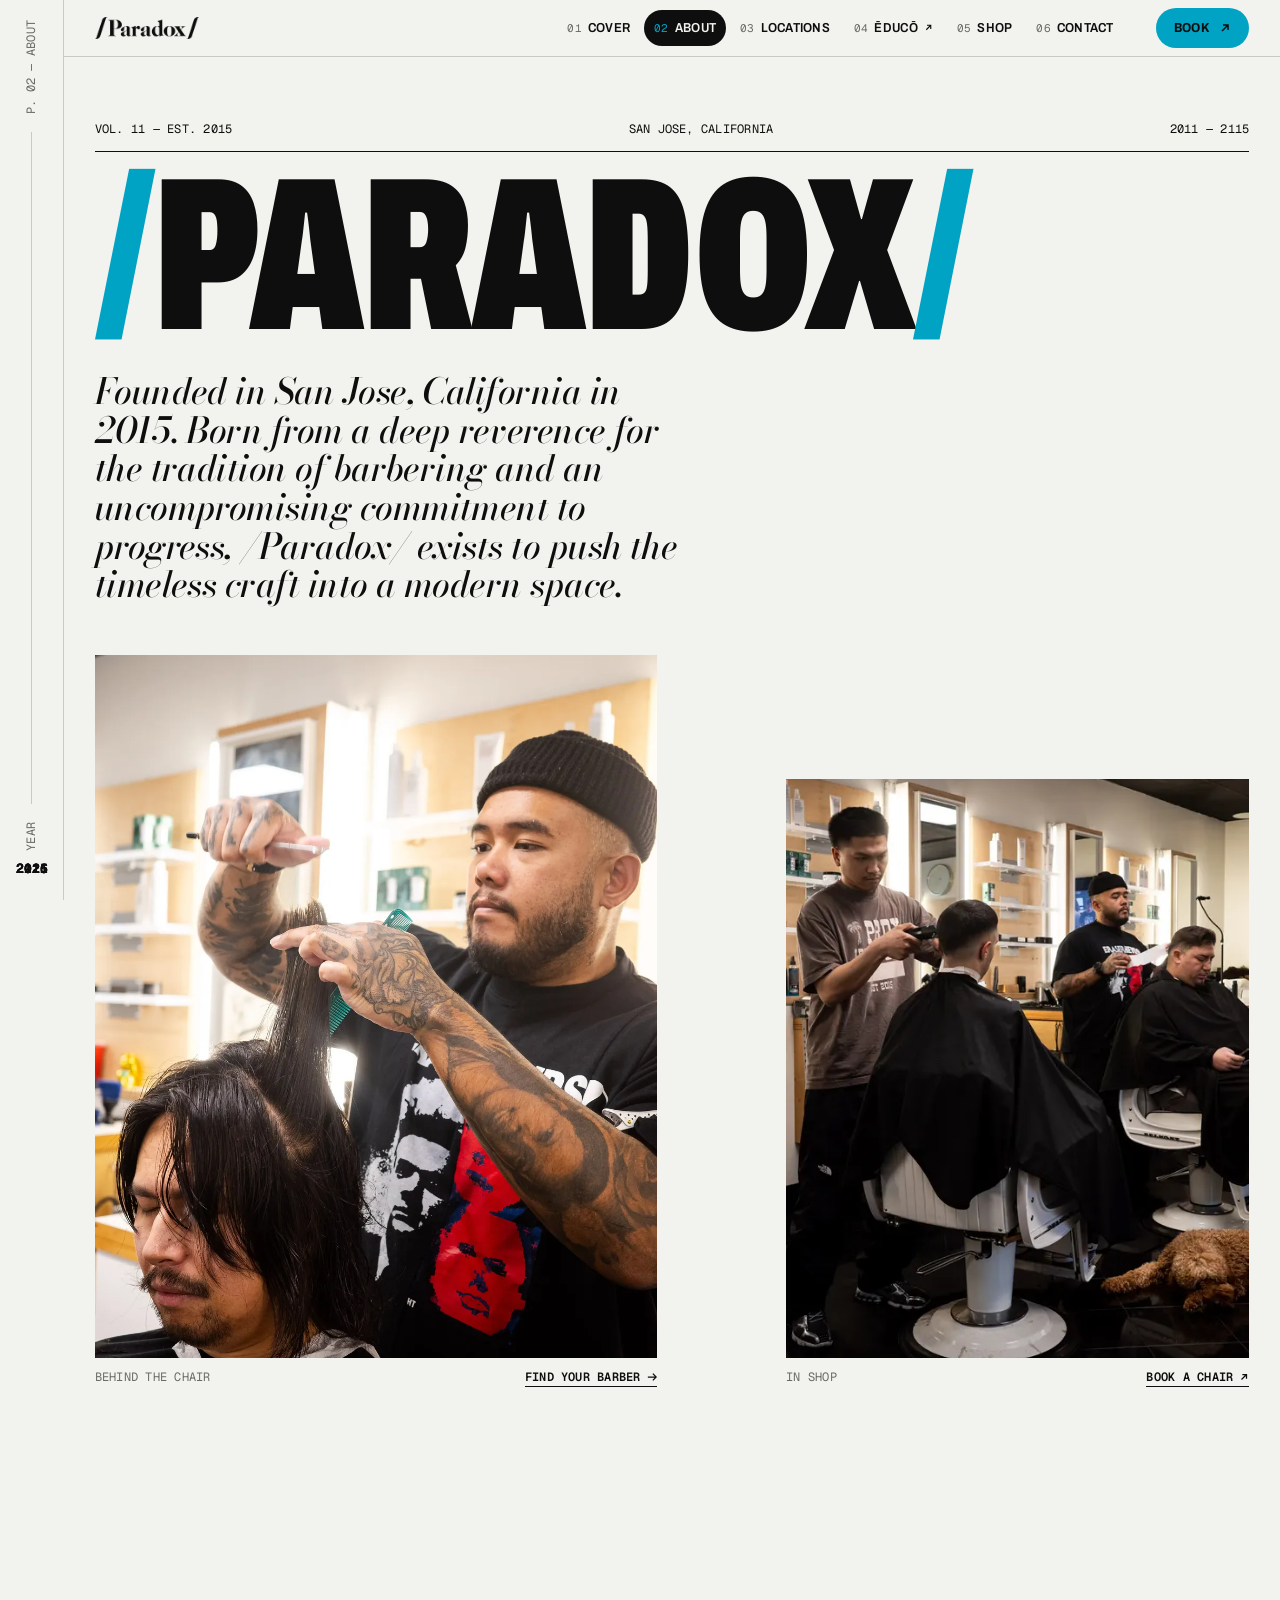
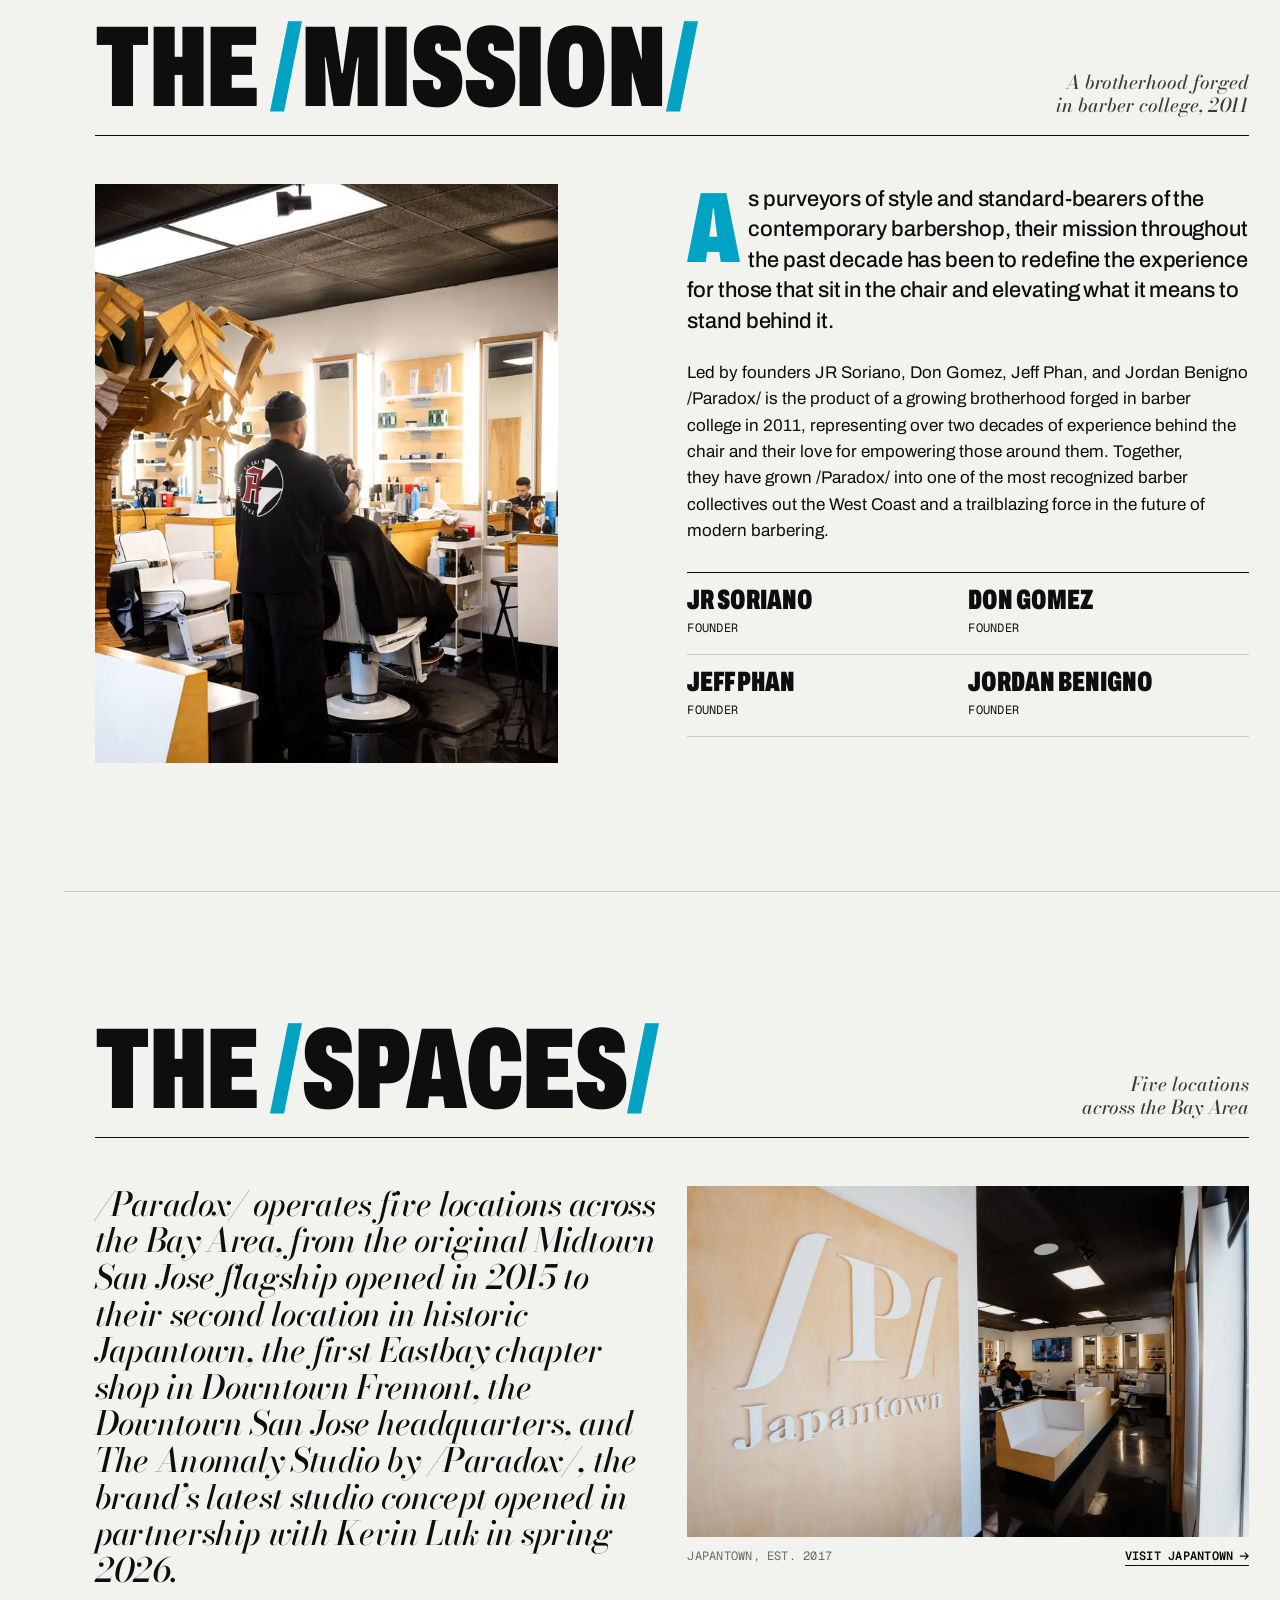
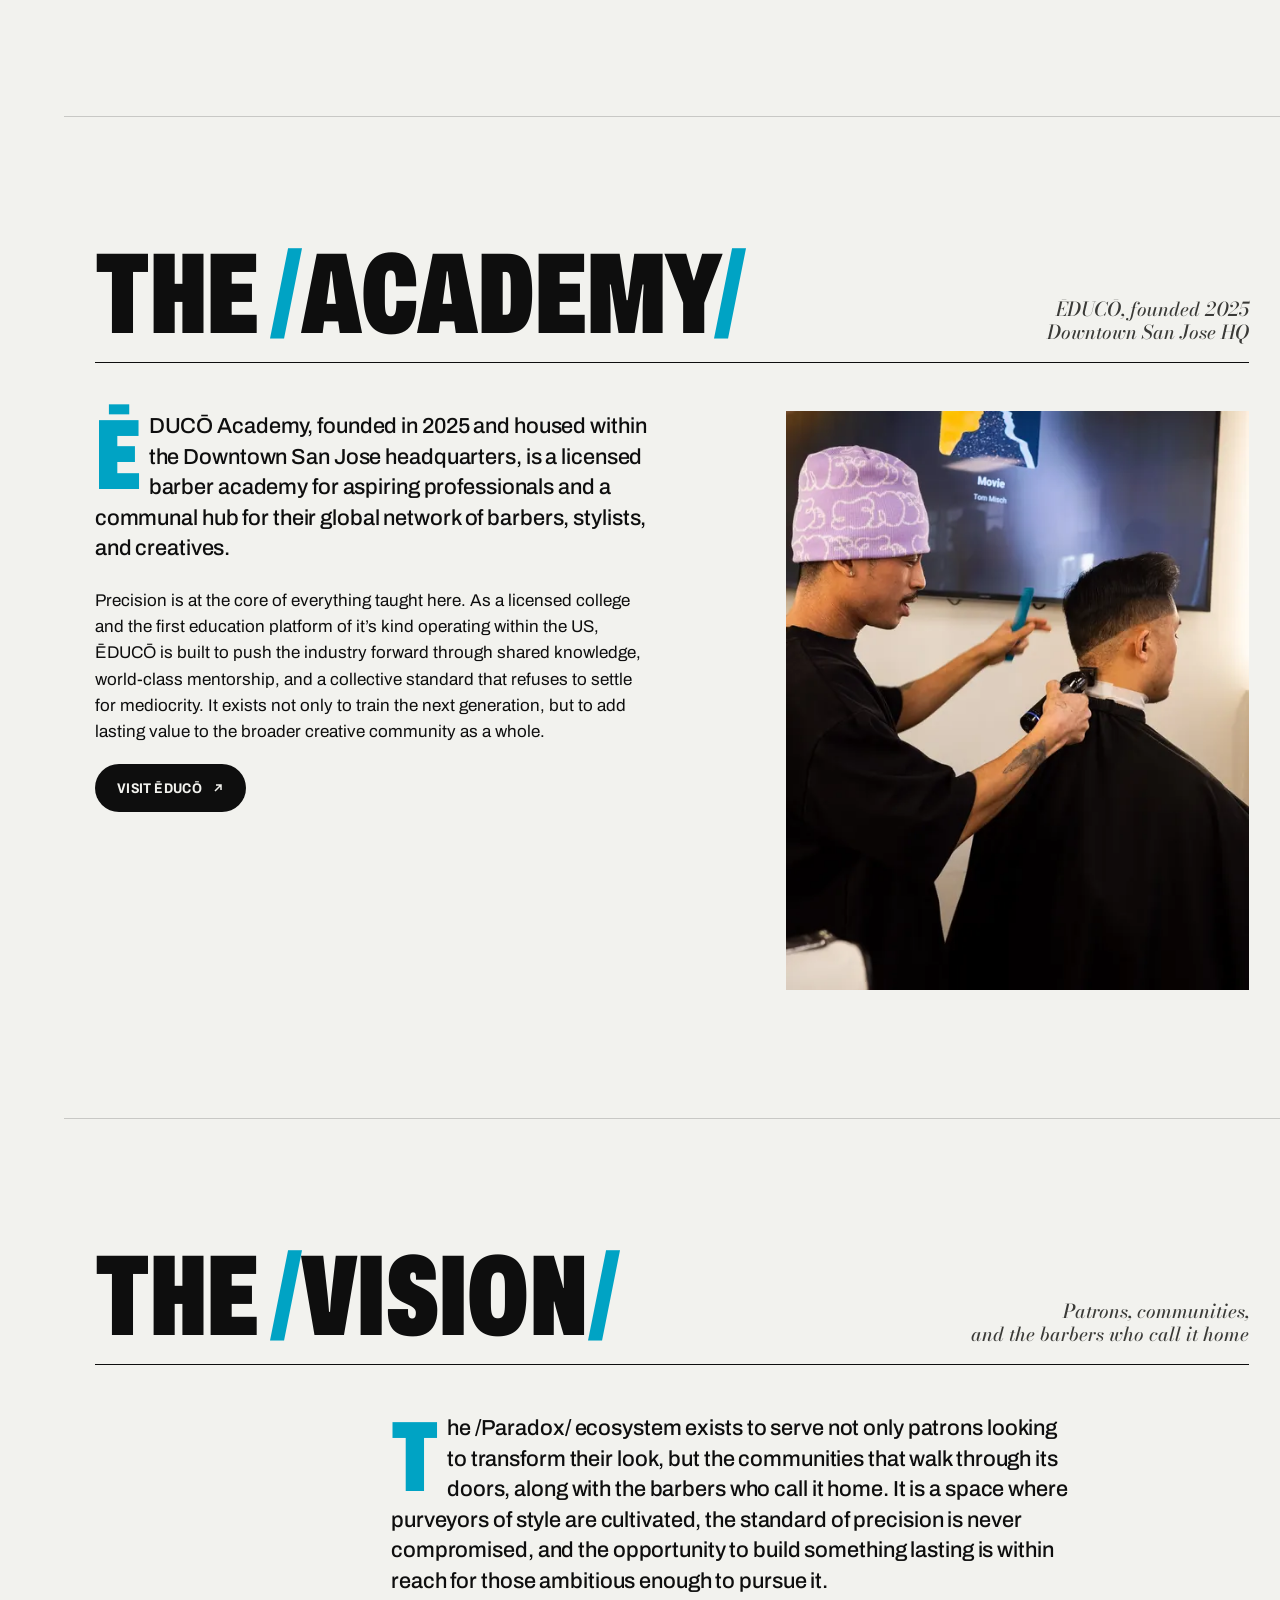
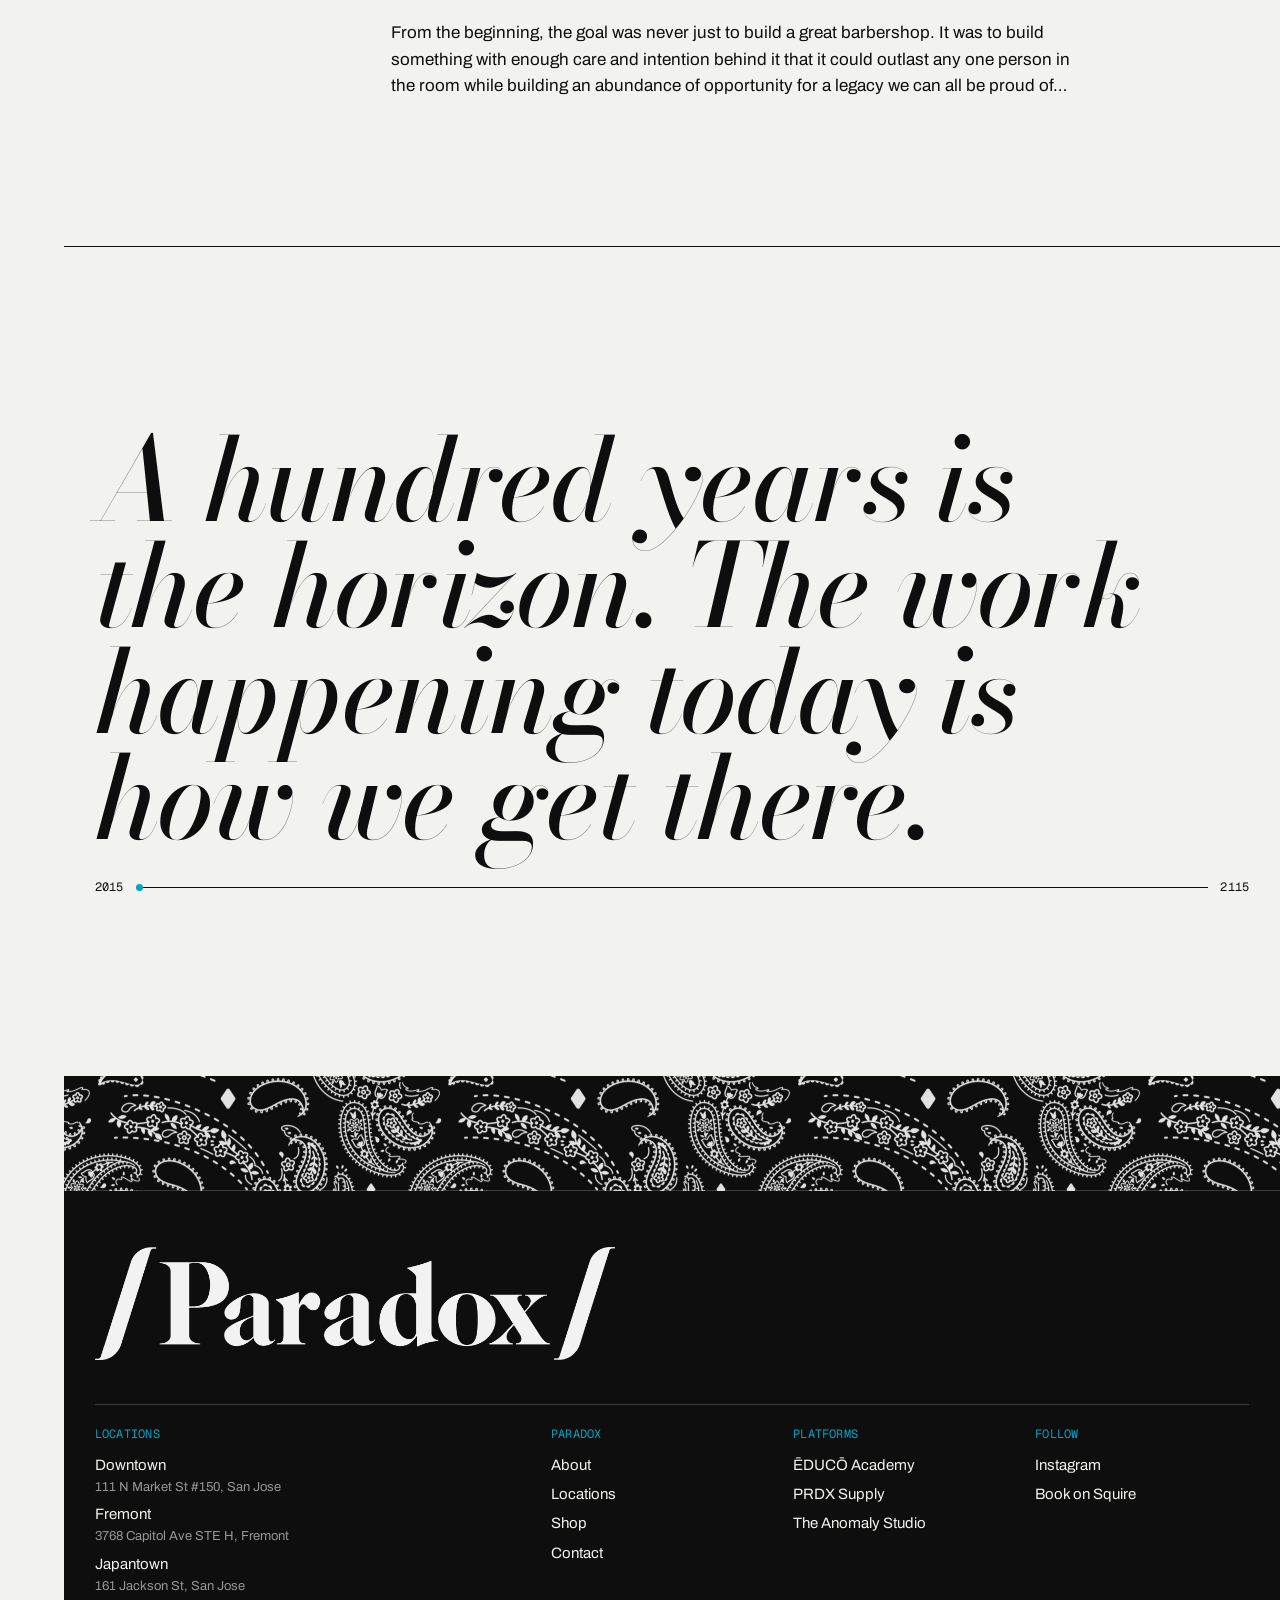
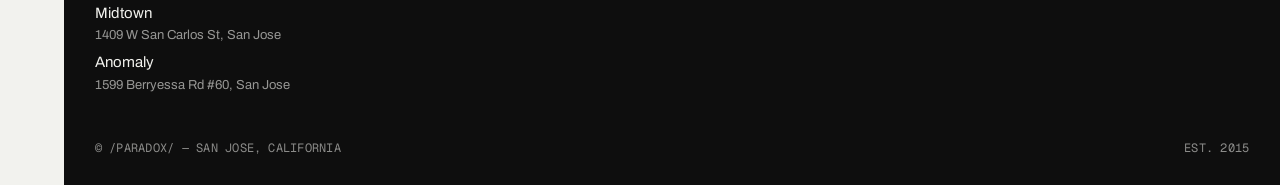
==== commit b192e2c3: "Add Shop page: PRDX Supply plates linking to prdxsupply.com Generated from a products.json snapshot " ====
--- a/about.html
+++ b/about.html
@@ -32,7 +32,7 @@
         <li><a href="about.html" aria-current="page"><small>02</small>About</a></li>
         <li><a href="locations.html"><small>03</small>Locations</a></li>
         <li><a href="https://www.educoacademy.us/" target="_blank" rel="noopener"><small>04</small>ĒDUCŌ<svg class="ext" viewBox="0 0 12 12" fill="none" stroke="currentColor" stroke-width="1.5" aria-hidden="true"><path d="M3 9l6-6M4 3h5v5"/></svg></a></li>
-        <li><a href="https://www.prdxsupply.com/" target="_blank" rel="noopener"><small>05</small>Shop<svg class="ext" viewBox="0 0 12 12" fill="none" stroke="currentColor" stroke-width="1.5" aria-hidden="true"><path d="M3 9l6-6M4 3h5v5"/></svg></a></li>
+        <li><a href="shop.html"><small>05</small>Shop</a></li>
         <li><a href="contact.html"><small>06</small>Contact</a></li>
       </ol>
     </nav>
@@ -52,7 +52,7 @@
     <li><a href="about.html"><small>02</small>About</a></li>
     <li><a href="locations.html"><small>03</small>Locations</a></li>
     <li><a href="https://www.educoacademy.us/" target="_blank" rel="noopener"><small>04</small>ĒDUCŌ</a></li>
-    <li><a href="https://www.prdxsupply.com/" target="_blank" rel="noopener"><small>05</small>Shop</a></li>
+    <li><a href="shop.html"><small>05</small>Shop</a></li>
     <li><a href="contact.html"><small>06</small>Contact</a></li>
   </ol>
   <a class="btn-book" href="https://getsquire.com/booking/brands/paradox" target="_blank" rel="noopener">Book an appointment</a>
@@ -170,6 +170,7 @@
       <ul>
         <li><a href="about.html">About</a></li>
         <li><a href="locations.html">Locations</a></li>
+        <li><a href="shop.html">Shop</a></li>
         <li><a href="contact.html">Contact</a></li>
       </ul>
     </div>
--- a/styles.css
+++ b/styles.css
@@ -648,6 +648,72 @@
   .shop:nth-of-type(even) .shop__head .dek { text-align: left; }
 }
 
+/* ---------- Shop (PRDX Supply plates) ---------- */
+
+.shop-open { display: grid; gap: 32px; }
+.shop-asof { color: var(--mute); margin: 14px 0 0; }
+.shop-lead { position: relative; }
+.shop-lead__img { aspect-ratio: 1; }
+.shop-lead__img img { mix-blend-mode: multiply; }
+.shop-lead .sticker { right: 16px; top: 16px; width: 104px; transform: rotate(10deg); }
+.shop-lead .sticker:hover { transform: rotate(0) scale(1.04); }
+@media (min-width: 900px) {
+  .shop-open { grid-template-columns: minmax(0, 1.1fr) minmax(0, 0.9fr); column-gap: var(--gutter); align-items: start; margin-top: 18px; }
+  .shop-open .opener__title { margin-top: 0; font-size: clamp(4rem, 9.4vw, 10rem); }
+  .shop-lead__img { aspect-ratio: auto; height: min(calc(100svh - 230px), 620px); }
+  .shop-lead .sticker { right: auto; left: -48px; top: auto; bottom: 64px; width: clamp(120px, 10vw, 150px); }
+}
+
+.plates {
+  list-style: none; margin: 0; padding: 0;
+  display: grid; gap: 28px var(--gutter); grid-template-columns: repeat(2, minmax(0, 1fr));
+}
+@media (min-width: 900px) { .plates { grid-template-columns: repeat(4, minmax(0, 1fr)); } }
+.plate a { display: grid; gap: 10px; text-decoration: none; height: 100%; }
+.plate__img {
+  position: relative; display: block; aspect-ratio: 1; overflow: hidden; background: var(--paper-2);
+}
+.plate__img img {
+  position: absolute; inset: 0; width: 100%; height: 100%; object-fit: cover;
+  mix-blend-mode: multiply;
+  transition: opacity 360ms var(--ease-out), transform 600ms var(--ease-out);
+}
+.plate__alt { opacity: 0; }
+.plate a:hover .plate__img img:first-child { transform: scale(1.03); }
+@media (hover: hover) {
+  .plate a:hover .plate__alt { opacity: 1; }
+  .plate a:hover .plate__img img:first-child:has(+ .plate__alt) { opacity: 0; }
+}
+@media (hover: none) { .plate__alt { display: none; } }
+.plate__cap {
+  display: grid; grid-template-columns: 1fr auto; gap: 4px 10px; align-items: baseline;
+  border-top: 1px solid var(--ink); padding-top: 8px;
+}
+.plate__name {
+  grid-column: 1 / -1;
+  font-variation-settings: "wdth" 62; font-weight: 900; text-transform: uppercase;
+  font-size: clamp(1.1rem, 1.6vw, 1.5rem); line-height: 0.95;
+}
+.plate__no { font-family: var(--mono); font-size: 0.75rem; color: var(--mute); }
+.plates--feature .plate__name { font-size: clamp(1.2rem, 2.2vw, 2.1rem); }
+.plate__price { font-family: var(--mono); font-size: 0.875rem; font-weight: 600; text-align: right; }
+.plate__state { font-family: var(--mono); font-size: 0.75rem; text-transform: uppercase; color: var(--mute); text-align: right; }
+.plate.is-sold .plate__img img { opacity: 0.45; filter: grayscale(1); }
+.plate.is-sold .plate__name { color: var(--mute); text-decoration: line-through; text-decoration-thickness: 2px; }
+/* fills the empty half-row on 2-col phones; build_shop only emits it when the 4-col grid has a gap */
+@media (max-width: 899px) { .plates > .plate--more:nth-child(odd) { grid-column: span 2; } .plates > .plate--more:nth-child(odd) .plate__img { aspect-ratio: auto; min-height: 120px; } }
+.plate--more .plate__img { background: var(--ink); color: var(--paper); display: grid; place-items: center; transition: background-color 240ms var(--ease-out); }
+.plate--more a:hover .plate__img { background: var(--spot); color: var(--ink); }
+.plate__more {
+  display: inline-flex; flex-direction: column; align-items: center; gap: 10px; text-align: center;
+  font-variation-settings: "wdth" 62; font-weight: 900; text-transform: uppercase; font-size: clamp(1.3rem, 2vw, 1.9rem); line-height: 0.95;
+}
+.plate__more svg { width: 18px; height: 18px; }
+@media (min-width: 900px) {
+  .plates--feature { grid-template-columns: repeat(4, minmax(0, 1fr)); }
+  .plates--feature .plate:nth-child(odd) { margin-top: 64px; }
+}
+
 /* ---------- Contact ---------- */
 
 .contact { display: grid; gap: 40px; padding-bottom: clamp(64px, 10vw, 140px); }
